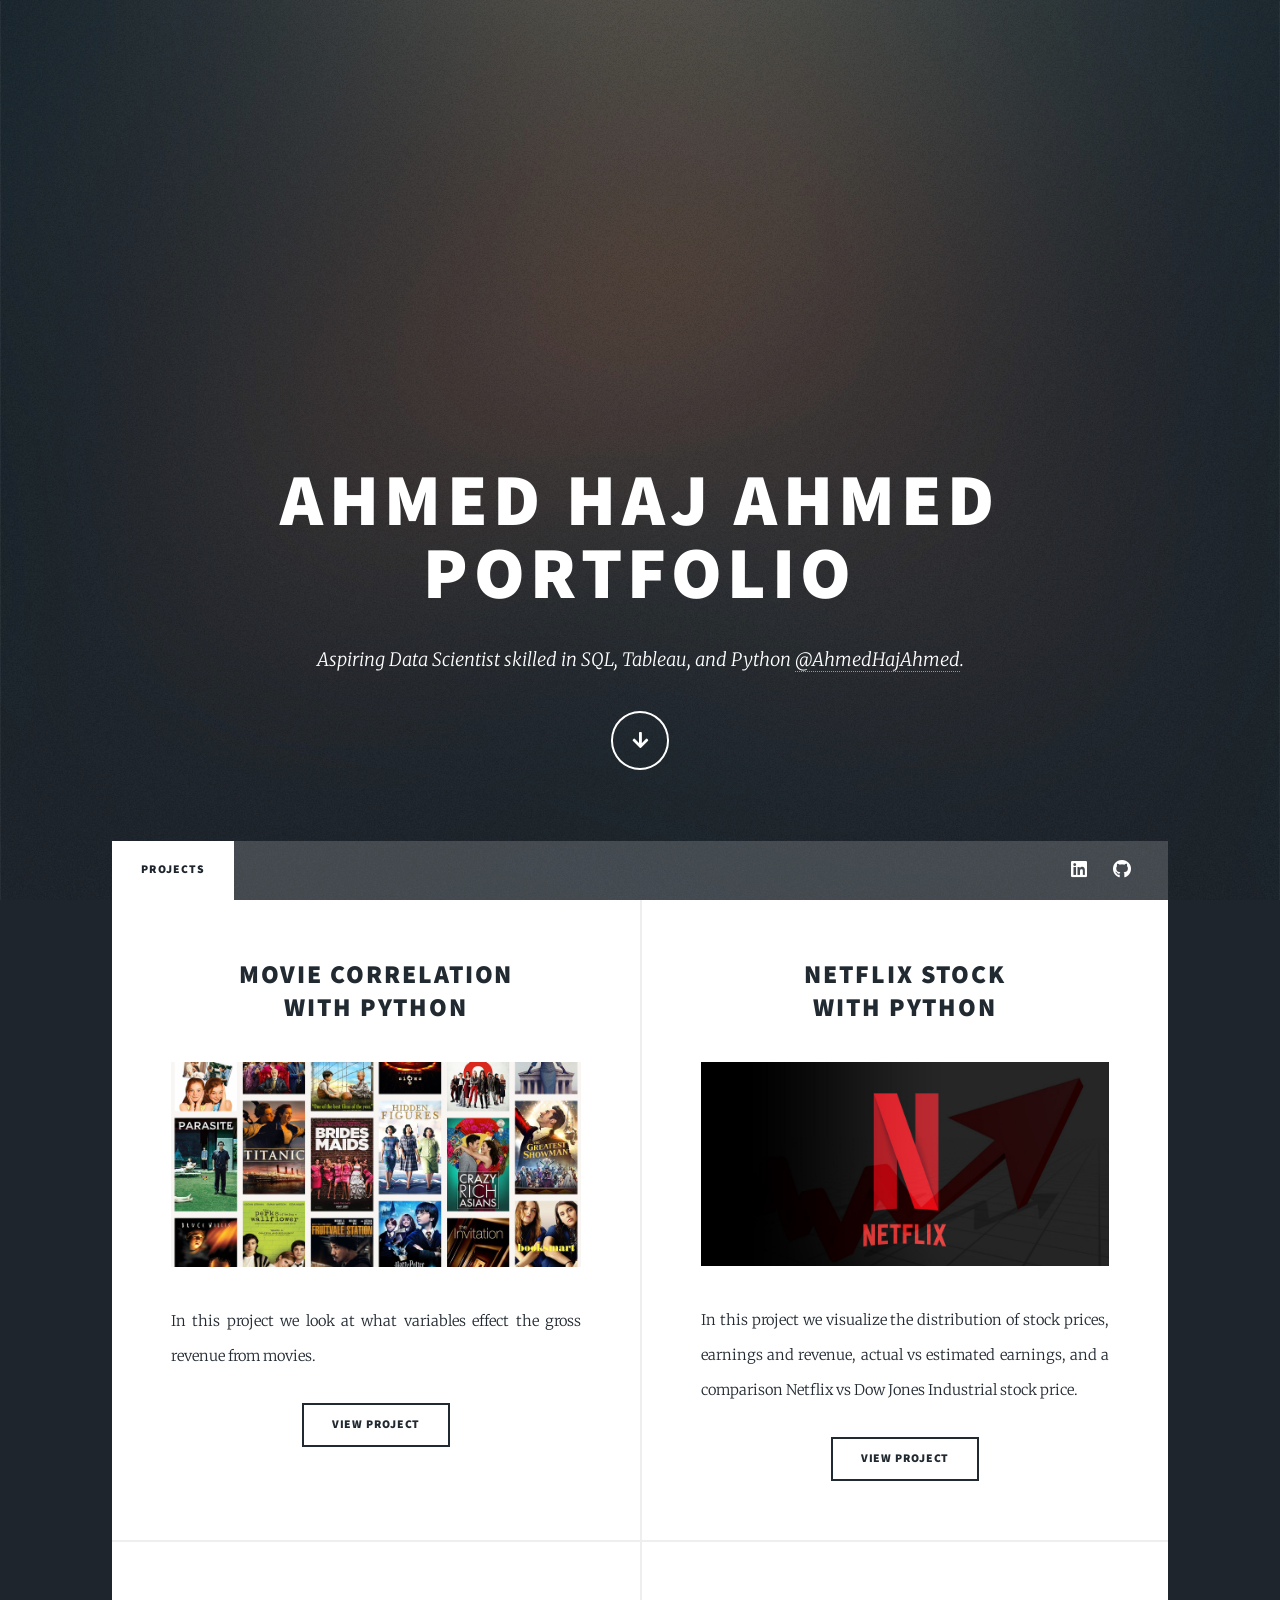
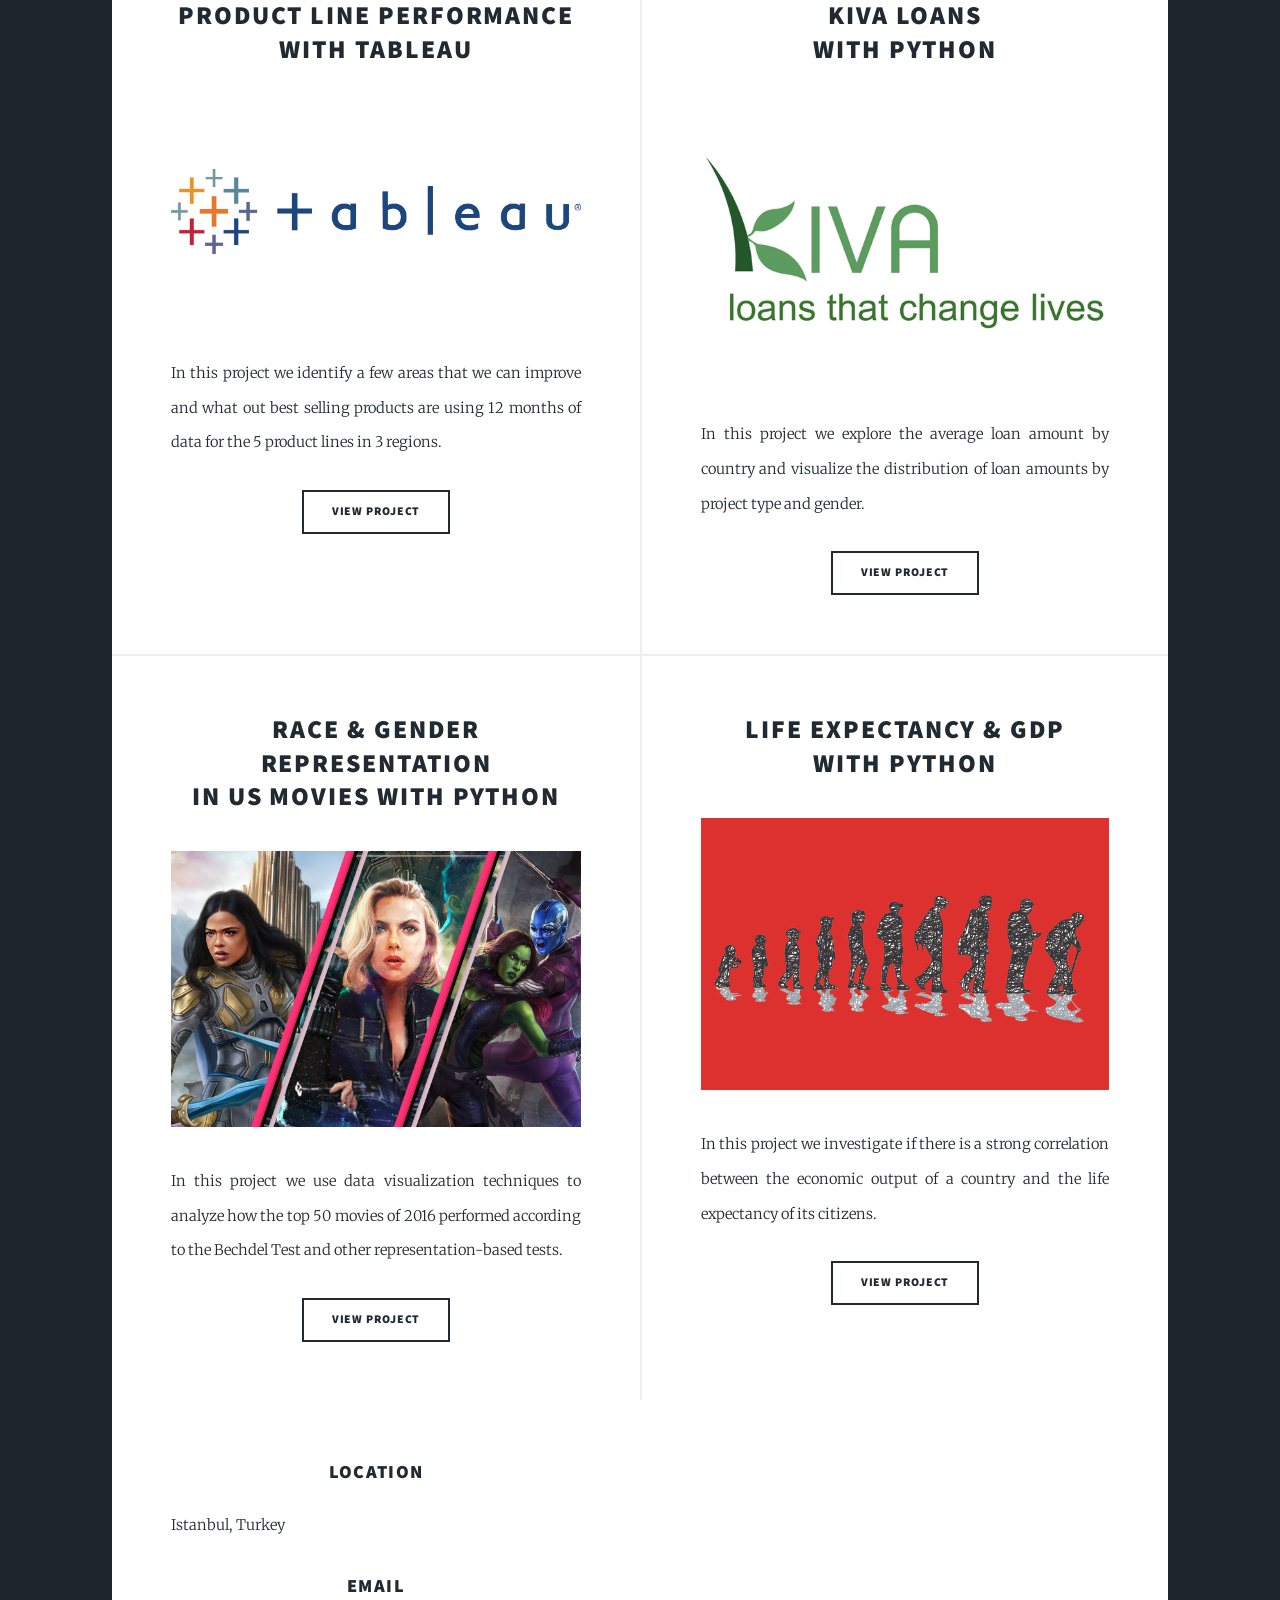
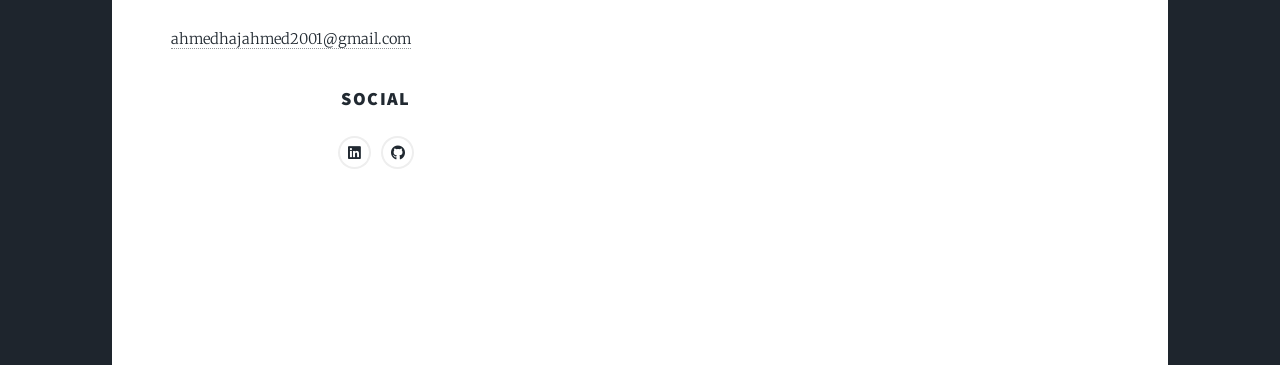
==== index.html @ 6eea9cdf "Add files via upload Initial Commit" ====
<!DOCTYPE HTML>
<!--
	Massively by HTML5 UP
	html5up.net | @ajlkn
	Free for personal and commercial use under the CCA 3.0 license (html5up.net/license)
-->
<html>
	<head>
		<title>Ahmed Haj Ahmed Portfolio</title>
		<meta charset="utf-8" />
		<meta name="viewport" content="width=device-width, initial-scale=1, user-scalable=no" />
		<link rel="stylesheet" href="assets/css/main.css" />
		<noscript><link rel="stylesheet" href="assets/css/noscript.css" /></noscript>
	</head>
	<body class="is-preload">

		<!-- Wrapper -->
			<div id="wrapper" class="fade-in">

				<!-- Intro -->
					<div id="intro">
						<h1>Ahmed Haj Ahmed<br />
						Portfolio</h1>
						<p>Aspiring Data Scientist skilled in SQL, Tableau, and Python <a href="https://www.linkedin.com/in/ahmedhajahmed">@AhmedHajAhmed</a>.</p>
						<ul class="actions">
							<li><a href="#header" class="button icon solid solo fa-arrow-down scrolly">Continue</a></li>
						</ul>
					</div>

				<!-- Header -->
					<header id="header">
						<a href="index.html" class="logo">Ahmed Haj Ahmed</a>
					</header>

				<!-- Nav -->
					<nav id="nav">
						<ul class="links">
							<li class="active"><a href="index.html">Projects</a></li>
						</ul>
						<ul class="icons">
							<li><a href="https://www.linkedin.com/in/ahmedhajahmed/" class="icon brands alt fa-linkedin"><span class="label">LinkedIn</span></a></li>
							<li><a href="https://github.com/AhmedHajAhmed" class="icon brands alt fa-github"><span class="label">GitHub</span></a></li>
						</ul>
					</nav>

				<!-- Main -->
					<div id="main">

						<!-- Featured Post -->
							<!-- <article class="post featured">
								<header class="major">
									<span class="date">April 25, 2017</span>
									<h2><a href="#">And this is a<br />
									massive headline</a></h2>
									<p>Aenean ornare velit lacus varius enim ullamcorper proin aliquam<br />
									facilisis ante sed etiam magna interdum congue. Lorem ipsum dolor<br />
									amet nullam sed etiam veroeros.</p>
								</header>
								<a href="#" class="image main"><img src="images/pic01.jpg" alt="" /></a>
								<ul class="actions special">
									<li><a href="#" class="button large">Full Story</a></li>
								</ul>
							</article> -->

						<!-- Posts -->
							<section class="posts">
								
								
								<article>
									<header>
										<h2><a href="https://github.com/AhmedHajAhmed/PortfolioProjects/blob/main/Movie%20Correlation%20Project.ipynb">Movie Correlation<br />
										With Python</a></h2>
									</header>
									<a href="https://github.com/AhmedHajAhmed/PortfolioProjects/blob/main/Movie%20Correlation%20Project.ipynb" class="image fit"><img src="images/movies image.jpg" alt="" /></a>
									<p>In this project we look at what variables effect the gross revenue from movies.</p>
									<ul class="actions special">
										<li><a href="https://github.com/AhmedHajAhmed/PortfolioProjects/blob/main/Movie%20Correlation%20Project.ipynb" class="button">View Project</a></li>
									</ul>
								</article>


								<article>
									<header>
										<h2><a href="https://github.com/AhmedHajAhmed/PortfolioProjects/blob/main/Netflix%20Stock%20Visualizations%20Project.ipynb">Netflix Stock<br />
										With Python</a></h2>
									</header>
									<a href="https://github.com/AhmedHajAhmed/PortfolioProjects/blob/main/Netflix%20Stock%20Visualizations%20Project.ipynb" class="image fit"><img src="images/netflix image.jpg" alt="" /></a>
									<p>In this project we visualize the distribution of stock prices, earnings and revenue, actual vs estimated earnings, and a comparison Netflix vs Dow Jones Industrial stock price.</p>
									<ul class="actions special">
										<li><a href="https://github.com/AhmedHajAhmed/PortfolioProjects/blob/main/Netflix%20Stock%20Visualizations%20Project.ipynb" class="button">View Project</a></li>
									</ul>
								</article>


								<article>
									<header>
										<h2><a href="https://public.tableau.com/views/ProductLinePerformance_16326715855180/ProductLinePerformance?:language=en-US&:retry=yes&:display_count=n&:origin=viz_share_link">Product Line Performance<br />
										With Tableau</a></h2>
									</header>
									<a href="https://public.tableau.com/views/ProductLinePerformance_16326715855180/ProductLinePerformance?:language=en-US&:retry=yes&:display_count=n&:origin=viz_share_link" class="image fit"><img src="images/tableau image.jpg" alt="" /></a>
									<p>In this project we identify a few areas that we can improve and what out best selling products are using 12 months of data for the 5 product lines in 3 regions.</p>
									<ul class="actions special">
										<li><a href="https://public.tableau.com/views/ProductLinePerformance_16326715855180/ProductLinePerformance?:language=en-US&:retry=yes&:display_count=n&:origin=viz_share_link" class="button">View Project</a></li>
									</ul>
								</article>


								<article>
									<header>
										<h2><a href="https://github.com/AhmedHajAhmed/PortfolioProjects/blob/main/Kiva%20Loans%20Project.ipynb">Kiva Loans<br />
										With Python</a></h2>
									</header>
									<a href="https://github.com/AhmedHajAhmed/PortfolioProjects/blob/main/Kiva%20Loans%20Project.ipynb" class="image fit"><img src="images/Kiva.png" alt="" /></a>
									<p>In this project we explore the average loan amount by country and visualize the distribution of loan amounts by project type and gender.</p>
									<ul class="actions special">
										<li><a href="https://github.com/AhmedHajAhmed/PortfolioProjects/blob/main/Kiva%20Loans%20Project.ipynb" class="button">View Project</a></li>
									</ul>
								</article>


								<article>
									<header>
										<h2><a href="https://github.com/AhmedHajAhmed/PortfolioProjects/blob/main/Race%20and%20Gender%20Representation%20In%20American%20Movies.ipynb">Race & Gender representation<br />
										in US Movies With Python</a></h2>
									</header>
									<a href="https://github.com/AhmedHajAhmed/PortfolioProjects/blob/main/Race%20and%20Gender%20Representation%20In%20American%20Movies.ipynb" class="image fit"><img src="images/Gender_race_rep.jpg" alt="" /></a>
									<p>In this project we use data visualization techniques to analyze how the top 50 movies of 2016 performed according to the Bechdel Test and other representation-based tests.</p>
									<ul class="actions special">
										<li><a href="https://github.com/AhmedHajAhmed/PortfolioProjects/blob/main/Race%20and%20Gender%20Representation%20In%20American%20Movies.ipynb" class="button">View Project</a></li>
									</ul>
								</article>


								<article>
									<header>
										<h2><a href="https://github.com/AhmedHajAhmed/PortfolioProjects/blob/main/Life%20Expectancy%20and%20GDP%20Project.ipynb">Life Expectancy & GDP<br />
										With Python</a></h2>
									</header>
									<a href="https://github.com/AhmedHajAhmed/PortfolioProjects/blob/main/Life%20Expectancy%20and%20GDP%20Project.ipynb" class="image fit"><img src="images/life-expectancy-decline.jpg" alt="" /></a>
									<p>In this project we investigate if there is a strong correlation between the economic output of a country and the life expectancy of its citizens.</p>
									<ul class="actions special">
										<li><a href="https://github.com/AhmedHajAhmed/PortfolioProjects/blob/main/Life%20Expectancy%20and%20GDP%20Project.ipynb" class="button">View Project</a></li>
									</ul>
								</article>



						<section class="split contact">
							<section class="alt">
								<h3>Location</h3>
								<p>Istanbul, Turkey<br />
								</p>
							</section>
							<section>
							<!--	<h3>Phone</h3>
								<p><a href="#">(000) 000-0000</a></p>
							</section> -->
							<section>
								<h3>Email</h3>
								<p><a href="#">ahmedhajahmed2001@gmail.com</a></p>
							</section>
							<section>
								<h3>Social</h3>
								<ul class="icons alt">
									<li><a href="https://www.linkedin.com/in/ahmedhajahmed/" class="icon brands alt fa-linkedin"><span class="label">LinkedIn</span></a></li>
									<li><a href="https://github.com/AhmedHajAhmed" class="icon brands alt fa-github"><span class="label">GitHub</span></a></li>
								</ul>
							</section>
						</section>
					</footer>

				<!-- Copyright -->
					<div id="copyright">
						<ul><li>&copy; Untitled</li><li>Design: <a href="https://html5up.net">HTML5 UP</a></li></ul>
					</div>

			</div>

		<!-- Scripts -->
			<script src="assets/js/jquery.min.js"></script>
			<script src="assets/js/jquery.scrollex.min.js"></script>
			<script src="assets/js/jquery.scrolly.min.js"></script>
			<script src="assets/js/browser.min.js"></script>
			<script src="assets/js/breakpoints.min.js"></script>
			<script src="assets/js/util.js"></script>
			<script src="assets/js/main.js"></script>

	</body>
</html>
---- assets/css/main.css ----
@import url(fontawesome-all.min.css);
@import url("https://fonts.googleapis.com/css?family=Merriweather:300,700,300italic,700italic|Source+Sans+Pro:900");

/*
	Massively by HTML5 UP
	html5up.net | @ajlkn
	Free for personal and commercial use under the CCA 3.0 license (html5up.net/license)
*/

html, body, div, span, applet, object,
iframe, h1, h2, h3, h4, h5, h6, p, blockquote,
pre, a, abbr, acronym, address, big, cite,
code, del, dfn, em, img, ins, kbd, q, s, samp,
small, strike, strong, sub, sup, tt, var, b,
u, i, center, dl, dt, dd, ol, ul, li, fieldset,
form, label, legend, table, caption, tbody,
tfoot, thead, tr, th, td, article, aside,
canvas, details, embed, figure, figcaption,
footer, header, hgroup, menu, nav, output, ruby,
section, summary, time, mark, audio, video {
	margin: 0;
	padding: 0;
	border: 0;
	font-size: 100%;
	font: inherit;
	vertical-align: baseline;}

article, aside, details, figcaption, figure,
footer, header, hgroup, menu, nav, section {
	display: block;}

body {
	line-height: 1;
}

ol, ul {
	list-style: none;
}

blockquote, q {
	quotes: none;
}

	blockquote:before, blockquote:after, q:before, q:after {
		content: '';
		content: none;
	}

table {
	border-collapse: collapse;
	border-spacing: 0;
}

body {
	-webkit-text-size-adjust: none;
}

mark {
	background-color: transparent;
	color: inherit;
}

input::-moz-focus-inner {
	border: 0;
	padding: 0;
}

input, select, textarea {
	-moz-appearance: none;
	-webkit-appearance: none;
	-ms-appearance: none;
	appearance: none;
}

/* Basic */

	@-ms-viewport {
		width: device-width;
	}

	body {
		-ms-overflow-style: scrollbar;
	}

	@media screen and (max-width: 480px) {

		html, body {
			min-width: 320px;
		}

	}

	html {
		box-sizing: border-box;
	}

	*, *:before, *:after {
		box-sizing: inherit;
	}

	body {
		background-color: #1e252d;
	}

		body.is-preload *, body.is-preload *:before, body.is-preload *:after {
			-moz-animation: none !important;
			-webkit-animation: none !important;
			-ms-animation: none !important;
			animation: none !important;
			-moz-transition: none !important;
			-webkit-transition: none !important;
			-ms-transition: none !important;
			transition: none !important;
		}

/* Type */

	html {
		font-size: 16pt;
	}

		@media screen and (max-width: 1680px) {

			html {
				font-size: 12pt;
			}

		}

		@media screen and (max-width: 1280px) {

			html {
				font-size: 11pt;
			}

		}

		@media screen and (max-width: 360px) {

			html {
				font-size: 10pt;
			}

		}

	body {
		color: #212931;
	}

	body, input, select, textarea {
		font-family: "Merriweather", Georgia, serif;
		font-weight: 300;
		font-size: 1rem;
		line-height: 2.375;
	}

	a {
		-moz-transition: color 0.2s ease-in-out, background-color 0.2s ease-in-out, border-color 0.2s ease-in-out, box-shadow 0.2s ease-in-out;
		-webkit-transition: color 0.2s ease-in-out, background-color 0.2s ease-in-out, border-color 0.2s ease-in-out, box-shadow 0.2s ease-in-out;
		-ms-transition: color 0.2s ease-in-out, background-color 0.2s ease-in-out, border-color 0.2s ease-in-out, box-shadow 0.2s ease-in-out;
		transition: color 0.2s ease-in-out, background-color 0.2s ease-in-out, border-color 0.2s ease-in-out, box-shadow 0.2s ease-in-out;
		border-bottom: dotted 1px;
		text-decoration: none;
	}

		a:hover {
			border-bottom-color: transparent;
		}

	strong, b {
		font-weight: 600;
	}

	em, i {
		font-style: italic;
	}

	p {
		text-align: justify;
		margin: 0 0 2rem 0;
	}

	h1, h2, h3, h4, h5, h6 {
		font-family: "Source Sans Pro", Helvetica, sans-serif;
		font-weight: 900;
		line-height: 1.5;
		letter-spacing: 0.075em;
		text-transform: uppercase;
		margin: 0 0 1rem 0;
	}

		h1 a, h2 a, h3 a, h4 a, h5 a, h6 a {
			border-bottom: 0;
			color: inherit;
			text-decoration: none;
		}

	h1 {
		font-size: 4rem;
		line-height: 1.1;
		margin: 0 0 2rem 0;
	}

	h2 {
		font-size: 1.75rem;
		line-height: 1.3;
		margin: 0 0 1.5rem 0;
	}

	h3 {
		font-size: 1.25rem;
		margin: 0 0 1.5rem 0;
	}

	h4 {
		font-size: 1rem;
	}

	h5 {
		font-size: 0.9rem;
	}

	h6 {
		font-size: 0.8rem;
	}

	sub {
		font-size: 0.8rem;
		position: relative;
		top: 0.5rem;
	}

	sup {
		font-size: 0.8rem;
		position: relative;
		top: -0.5rem;
	}

	blockquote {
		border-left: solid 4px;
		font-style: italic;
		margin: 0 0 2rem 0;
		padding: 0.5rem 0 0.5rem 2rem;
	}

	code {
		border: solid 2px;
		font-family: "Courier New", monospace;
		font-size: 0.9rem;
		margin: 0 0.25rem;
		padding: 0.25rem 0.65rem;
	}

	pre {
		-webkit-overflow-scrolling: touch;
		font-family: "Courier New", monospace;
		font-size: 0.9rem;
		margin: 0 0 2rem 0;
	}

		pre code {
			display: block;
			line-height: 1.75;
			padding: 1rem 1.5rem;
			overflow-x: auto;
		}

	hr {
		border: 0;
		border-bottom: solid 2px;
		margin: 3rem 0;
	}

		hr.major {
			margin: 5rem 0;
		}

	.align-left {
		text-align: left;
	}

	.align-center {
		text-align: center;
	}

	.align-right {
		text-align: right;
	}

	input, select, textarea {
		color: #212931;
	}

	a {
		color: #212931;
		border-bottom-color: rgba(33, 41, 49, 0.5);
	}

		a:hover {
			border-bottom-color: transparent;
			color: #18bfef !important;
		}

	strong, b {
		color: #212931;
	}

	h1, h2, h3, h4, h5, h6 {
		color: #212931;
	}

	blockquote {
		border-left-color: #eeeeee;
	}

	code {
		background: rgba(220, 220, 220, 0.25);
		border-color: #eeeeee;
	}

	hr {
		border-bottom-color: #eeeeee;
	}

/* Row */

	.row {
		display: flex;
		flex-wrap: wrap;
		box-sizing: border-box;
		align-items: stretch;
	}

		.row > * {
			box-sizing: border-box;
		}

		.row.gtr-uniform > * > :last-child {
			margin-bottom: 0;
		}

		.row.aln-left {
			justify-content: flex-start;
		}

		.row.aln-center {
			justify-content: center;
		}

		.row.aln-right {
			justify-content: flex-end;
		}

		.row.aln-top {
			align-items: flex-start;
		}

		.row.aln-middle {
			align-items: center;
		}

		.row.aln-bottom {
			align-items: flex-end;
		}

		.row > .imp {
			order: -1;
		}

		.row > .col-1 {
			width: 8.33333%;
		}

		.row > .off-1 {
			margin-left: 8.33333%;
		}

		.row > .col-2 {
			width: 16.66667%;
		}

		.row > .off-2 {
			margin-left: 16.66667%;
		}

		.row > .col-3 {
			width: 25%;
		}

		.row > .off-3 {
			margin-left: 25%;
		}

		.row > .col-4 {
			width: 33.33333%;
		}

		.row > .off-4 {
			margin-left: 33.33333%;
		}

		.row > .col-5 {
			width: 41.66667%;
		}

		.row > .off-5 {
			margin-left: 41.66667%;
		}

		.row > .col-6 {
			width: 50%;
		}

		.row > .off-6 {
			margin-left: 50%;
		}

		.row > .col-7 {
			width: 58.33333%;
		}

		.row > .off-7 {
			margin-left: 58.33333%;
		}

		.row > .col-8 {
			width: 66.66667%;
		}

		.row > .off-8 {
			margin-left: 66.66667%;
		}

		.row > .col-9 {
			width: 75%;
		}

		.row > .off-9 {
			margin-left: 75%;
		}

		.row > .col-10 {
			width: 83.33333%;
		}

		.row > .off-10 {
			margin-left: 83.33333%;
		}

		.row > .col-11 {
			width: 91.66667%;
		}

		.row > .off-11 {
			margin-left: 91.66667%;
		}

		.row > .col-12 {
			width: 100%;
		}

		.row > .off-12 {
			margin-left: 100%;
		}

		.row.gtr-0 {
			margin-top: 0;
			margin-left: 0rem;
		}

			.row.gtr-0 > * {
				padding: 0 0 0 0rem;
			}

			.row.gtr-0.gtr-uniform {
				margin-top: 0rem;
			}

				.row.gtr-0.gtr-uniform > * {
					padding-top: 0rem;
				}

		.row.gtr-25 {
			margin-top: 0;
			margin-left: -0.375rem;
		}

			.row.gtr-25 > * {
				padding: 0 0 0 0.375rem;
			}

			.row.gtr-25.gtr-uniform {
				margin-top: -0.375rem;
			}

				.row.gtr-25.gtr-uniform > * {
					padding-top: 0.375rem;
				}

		.row.gtr-50 {
			margin-top: 0;
			margin-left: -0.75rem;
		}

			.row.gtr-50 > * {
				padding: 0 0 0 0.75rem;
			}

			.row.gtr-50.gtr-uniform {
				margin-top: -0.75rem;
			}

				.row.gtr-50.gtr-uniform > * {
					padding-top: 0.75rem;
				}

		.row {
			margin-top: 0;
			margin-left: -1.5rem;
		}

			.row > * {
				padding: 0 0 0 1.5rem;
			}

			.row.gtr-uniform {
				margin-top: -1.5rem;
			}

				.row.gtr-uniform > * {
					padding-top: 1.5rem;
				}

		.row.gtr-150 {
			margin-top: 0;
			margin-left: -2.25rem;
		}

			.row.gtr-150 > * {
				padding: 0 0 0 2.25rem;
			}

			.row.gtr-150.gtr-uniform {
				margin-top: -2.25rem;
			}

				.row.gtr-150.gtr-uniform > * {
					padding-top: 2.25rem;
				}

		.row.gtr-200 {
			margin-top: 0;
			margin-left: -3rem;
		}

			.row.gtr-200 > * {
				padding: 0 0 0 3rem;
			}

			.row.gtr-200.gtr-uniform {
				margin-top: -3rem;
			}

				.row.gtr-200.gtr-uniform > * {
					padding-top: 3rem;
				}

		@media screen and (max-width: 1680px) {

			.row {
				display: flex;
				flex-wrap: wrap;
				box-sizing: border-box;
				align-items: stretch;
			}

				.row > * {
					box-sizing: border-box;
				}

				.row.gtr-uniform > * > :last-child {
					margin-bottom: 0;
				}

				.row.aln-left {
					justify-content: flex-start;
				}

				.row.aln-center {
					justify-content: center;
				}

				.row.aln-right {
					justify-content: flex-end;
				}

				.row.aln-top {
					align-items: flex-start;
				}

				.row.aln-middle {
					align-items: center;
				}

				.row.aln-bottom {
					align-items: flex-end;
				}

				.row > .imp-xlarge {
					order: -1;
				}

				.row > .col-1-xlarge {
					width: 8.33333%;
				}

				.row > .off-1-xlarge {
					margin-left: 8.33333%;
				}

				.row > .col-2-xlarge {
					width: 16.66667%;
				}

				.row > .off-2-xlarge {
					margin-left: 16.66667%;
				}

				.row > .col-3-xlarge {
					width: 25%;
				}

				.row > .off-3-xlarge {
					margin-left: 25%;
				}

				.row > .col-4-xlarge {
					width: 33.33333%;
				}

				.row > .off-4-xlarge {
					margin-left: 33.33333%;
				}

				.row > .col-5-xlarge {
					width: 41.66667%;
				}

				.row > .off-5-xlarge {
					margin-left: 41.66667%;
				}

				.row > .col-6-xlarge {
					width: 50%;
				}

				.row > .off-6-xlarge {
					margin-left: 50%;
				}

				.row > .col-7-xlarge {
					width: 58.33333%;
				}

				.row > .off-7-xlarge {
					margin-left: 58.33333%;
				}

				.row > .col-8-xlarge {
					width: 66.66667%;
				}

				.row > .off-8-xlarge {
					margin-left: 66.66667%;
				}

				.row > .col-9-xlarge {
					width: 75%;
				}

				.row > .off-9-xlarge {
					margin-left: 75%;
				}

				.row > .col-10-xlarge {
					width: 83.33333%;
				}

				.row > .off-10-xlarge {
					margin-left: 83.33333%;
				}

				.row > .col-11-xlarge {
					width: 91.66667%;
				}

				.row > .off-11-xlarge {
					margin-left: 91.66667%;
				}

				.row > .col-12-xlarge {
					width: 100%;
				}

				.row > .off-12-xlarge {
					margin-left: 100%;
				}

				.row.gtr-0 {
					margin-top: 0;
					margin-left: 0rem;
				}

					.row.gtr-0 > * {
						padding: 0 0 0 0rem;
					}

					.row.gtr-0.gtr-uniform {
						margin-top: 0rem;
					}

						.row.gtr-0.gtr-uniform > * {
							padding-top: 0rem;
						}

				.row.gtr-25 {
					margin-top: 0;
					margin-left: -0.375rem;
				}

					.row.gtr-25 > * {
						padding: 0 0 0 0.375rem;
					}

					.row.gtr-25.gtr-uniform {
						margin-top: -0.375rem;
					}

						.row.gtr-25.gtr-uniform > * {
							padding-top: 0.375rem;
						}

				.row.gtr-50 {
					margin-top: 0;
					margin-left: -0.75rem;
				}

					.row.gtr-50 > * {
						padding: 0 0 0 0.75rem;
					}

					.row.gtr-50.gtr-uniform {
						margin-top: -0.75rem;
					}

						.row.gtr-50.gtr-uniform > * {
							padding-top: 0.75rem;
						}

				.row {
					margin-top: 0;
					margin-left: -1.5rem;
				}

					.row > * {
						padding: 0 0 0 1.5rem;
					}

					.row.gtr-uniform {
						margin-top: -1.5rem;
					}

						.row.gtr-uniform > * {
							padding-top: 1.5rem;
						}

				.row.gtr-150 {
					margin-top: 0;
					margin-left: -2.25rem;
				}

					.row.gtr-150 > * {
						padding: 0 0 0 2.25rem;
					}

					.row.gtr-150.gtr-uniform {
						margin-top: -2.25rem;
					}

						.row.gtr-150.gtr-uniform > * {
							padding-top: 2.25rem;
						}

				.row.gtr-200 {
					margin-top: 0;
					margin-left: -3rem;
				}

					.row.gtr-200 > * {
						padding: 0 0 0 3rem;
					}

					.row.gtr-200.gtr-uniform {
						margin-top: -3rem;
					}

						.row.gtr-200.gtr-uniform > * {
							padding-top: 3rem;
						}

		}

		@media screen and (max-width: 1280px) {

			.row {
				display: flex;
				flex-wrap: wrap;
				box-sizing: border-box;
				align-items: stretch;
			}

				.row > * {
					box-sizing: border-box;
				}

				.row.gtr-uniform > * > :last-child {
					margin-bottom: 0;
				}

				.row.aln-left {
					justify-content: flex-start;
				}

				.row.aln-center {
					justify-content: center;
				}

				.row.aln-right {
					justify-content: flex-end;
				}

				.row.aln-top {
					align-items: flex-start;
				}

				.row.aln-middle {
					align-items: center;
				}

				.row.aln-bottom {
					align-items: flex-end;
				}

				.row > .imp-large {
					order: -1;
				}

				.row > .col-1-large {
					width: 8.33333%;
				}

				.row > .off-1-large {
					margin-left: 8.33333%;
				}

				.row > .col-2-large {
					width: 16.66667%;
				}

				.row > .off-2-large {
					margin-left: 16.66667%;
				}

				.row > .col-3-large {
					width: 25%;
				}

				.row > .off-3-large {
					margin-left: 25%;
				}

				.row > .col-4-large {
					width: 33.33333%;
				}

				.row > .off-4-large {
					margin-left: 33.33333%;
				}

				.row > .col-5-large {
					width: 41.66667%;
				}

				.row > .off-5-large {
					margin-left: 41.66667%;
				}

				.row > .col-6-large {
					width: 50%;
				}

				.row > .off-6-large {
					margin-left: 50%;
				}

				.row > .col-7-large {
					width: 58.33333%;
				}

				.row > .off-7-large {
					margin-left: 58.33333%;
				}

				.row > .col-8-large {
					width: 66.66667%;
				}

				.row > .off-8-large {
					margin-left: 66.66667%;
				}

				.row > .col-9-large {
					width: 75%;
				}

				.row > .off-9-large {
					margin-left: 75%;
				}

				.row > .col-10-large {
					width: 83.33333%;
				}

				.row > .off-10-large {
					margin-left: 83.33333%;
				}

				.row > .col-11-large {
					width: 91.66667%;
				}

				.row > .off-11-large {
					margin-left: 91.66667%;
				}

				.row > .col-12-large {
					width: 100%;
				}

				.row > .off-12-large {
					margin-left: 100%;
				}

				.row.gtr-0 {
					margin-top: 0;
					margin-left: 0rem;
				}

					.row.gtr-0 > * {
						padding: 0 0 0 0rem;
					}

					.row.gtr-0.gtr-uniform {
						margin-top: 0rem;
					}

						.row.gtr-0.gtr-uniform > * {
							padding-top: 0rem;
						}

				.row.gtr-25 {
					margin-top: 0;
					margin-left: -0.375rem;
				}

					.row.gtr-25 > * {
						padding: 0 0 0 0.375rem;
					}

					.row.gtr-25.gtr-uniform {
						margin-top: -0.375rem;
					}

						.row.gtr-25.gtr-uniform > * {
							padding-top: 0.375rem;
						}

				.row.gtr-50 {
					margin-top: 0;
					margin-left: -0.75rem;
				}

					.row.gtr-50 > * {
						padding: 0 0 0 0.75rem;
					}

					.row.gtr-50.gtr-uniform {
						margin-top: -0.75rem;
					}

						.row.gtr-50.gtr-uniform > * {
							padding-top: 0.75rem;
						}

				.row {
					margin-top: 0;
					margin-left: -1.5rem;
				}

					.row > * {
						padding: 0 0 0 1.5rem;
					}

					.row.gtr-uniform {
						margin-top: -1.5rem;
					}

						.row.gtr-uniform > * {
							padding-top: 1.5rem;
						}

				.row.gtr-150 {
					margin-top: 0;
					margin-left: -2.25rem;
				}

					.row.gtr-150 > * {
						padding: 0 0 0 2.25rem;
					}

					.row.gtr-150.gtr-uniform {
						margin-top: -2.25rem;
					}

						.row.gtr-150.gtr-uniform > * {
							padding-top: 2.25rem;
						}

				.row.gtr-200 {
					margin-top: 0;
					margin-left: -3rem;
				}

					.row.gtr-200 > * {
						padding: 0 0 0 3rem;
					}

					.row.gtr-200.gtr-uniform {
						margin-top: -3rem;
					}

						.row.gtr-200.gtr-uniform > * {
							padding-top: 3rem;
						}

		}

		@media screen and (max-width: 980px) {

			.row {
				display: flex;
				flex-wrap: wrap;
				box-sizing: border-box;
				align-items: stretch;
			}

				.row > * {
					box-sizing: border-box;
				}

				.row.gtr-uniform > * > :last-child {
					margin-bottom: 0;
				}

				.row.aln-left {
					justify-content: flex-start;
				}

				.row.aln-center {
					justify-content: center;
				}

				.row.aln-right {
					justify-content: flex-end;
				}

				.row.aln-top {
					align-items: flex-start;
				}

				.row.aln-middle {
					align-items: center;
				}

				.row.aln-bottom {
					align-items: flex-end;
				}

				.row > .imp-medium {
					order: -1;
				}

				.row > .col-1-medium {
					width: 8.33333%;
				}

				.row > .off-1-medium {
					margin-left: 8.33333%;
				}

				.row > .col-2-medium {
					width: 16.66667%;
				}

				.row > .off-2-medium {
					margin-left: 16.66667%;
				}

				.row > .col-3-medium {
					width: 25%;
				}

				.row > .off-3-medium {
					margin-left: 25%;
				}

				.row > .col-4-medium {
					width: 33.33333%;
				}

				.row > .off-4-medium {
					margin-left: 33.33333%;
				}

				.row > .col-5-medium {
					width: 41.66667%;
				}

				.row > .off-5-medium {
					margin-left: 41.66667%;
				}

				.row > .col-6-medium {
					width: 50%;
				}

				.row > .off-6-medium {
					margin-left: 50%;
				}

				.row > .col-7-medium {
					width: 58.33333%;
				}

				.row > .off-7-medium {
					margin-left: 58.33333%;
				}

				.row > .col-8-medium {
					width: 66.66667%;
				}

				.row > .off-8-medium {
					margin-left: 66.66667%;
				}

				.row > .col-9-medium {
					width: 75%;
				}

				.row > .off-9-medium {
					margin-left: 75%;
				}

				.row > .col-10-medium {
					width: 83.33333%;
				}

				.row > .off-10-medium {
					margin-left: 83.33333%;
				}

				.row > .col-11-medium {
					width: 91.66667%;
				}

				.row > .off-11-medium {
					margin-left: 91.66667%;
				}

				.row > .col-12-medium {
					width: 100%;
				}

				.row > .off-12-medium {
					margin-left: 100%;
				}

				.row.gtr-0 {
					margin-top: 0;
					margin-left: 0rem;
				}

					.row.gtr-0 > * {
						padding: 0 0 0 0rem;
					}

					.row.gtr-0.gtr-uniform {
						margin-top: 0rem;
					}

						.row.gtr-0.gtr-uniform > * {
							padding-top: 0rem;
						}

				.row.gtr-25 {
					margin-top: 0;
					margin-left: -0.375rem;
				}

					.row.gtr-25 > * {
						padding: 0 0 0 0.375rem;
					}

					.row.gtr-25.gtr-uniform {
						margin-top: -0.375rem;
					}

						.row.gtr-25.gtr-uniform > * {
							padding-top: 0.375rem;
						}

				.row.gtr-50 {
					margin-top: 0;
					margin-left: -0.75rem;
				}

					.row.gtr-50 > * {
						padding: 0 0 0 0.75rem;
					}

					.row.gtr-50.gtr-uniform {
						margin-top: -0.75rem;
					}

						.row.gtr-50.gtr-uniform > * {
							padding-top: 0.75rem;
						}

				.row {
					margin-top: 0;
					margin-left: -1.5rem;
				}

					.row > * {
						padding: 0 0 0 1.5rem;
					}

					.row.gtr-uniform {
						margin-top: -1.5rem;
					}

						.row.gtr-uniform > * {
							padding-top: 1.5rem;
						}

				.row.gtr-150 {
					margin-top: 0;
					margin-left: -2.25rem;
				}

					.row.gtr-150 > * {
						padding: 0 0 0 2.25rem;
					}

					.row.gtr-150.gtr-uniform {
						margin-top: -2.25rem;
					}

						.row.gtr-150.gtr-uniform > * {
							padding-top: 2.25rem;
						}

				.row.gtr-200 {
					margin-top: 0;
					margin-left: -3rem;
				}

					.row.gtr-200 > * {
						padding: 0 0 0 3rem;
					}

					.row.gtr-200.gtr-uniform {
						margin-top: -3rem;
					}

						.row.gtr-200.gtr-uniform > * {
							padding-top: 3rem;
						}

		}

		@media screen and (max-width: 736px) {

			.row {
				display: flex;
				flex-wrap: wrap;
				box-sizing: border-box;
				align-items: stretch;
			}

				.row > * {
					box-sizing: border-box;
				}

				.row.gtr-uniform > * > :last-child {
					margin-bottom: 0;
				}

				.row.aln-left {
					justify-content: flex-start;
				}

				.row.aln-center {
					justify-content: center;
				}

				.row.aln-right {
					justify-content: flex-end;
				}

				.row.aln-top {
					align-items: flex-start;
				}

				.row.aln-middle {
					align-items: center;
				}

				.row.aln-bottom {
					align-items: flex-end;
				}

				.row > .imp-small {
					order: -1;
				}

				.row > .col-1-small {
					width: 8.33333%;
				}

				.row > .off-1-small {
					margin-left: 8.33333%;
				}

				.row > .col-2-small {
					width: 16.66667%;
				}

				.row > .off-2-small {
					margin-left: 16.66667%;
				}

				.row > .col-3-small {
					width: 25%;
				}

				.row > .off-3-small {
					margin-left: 25%;
				}

				.row > .col-4-small {
					width: 33.33333%;
				}

				.row > .off-4-small {
					margin-left: 33.33333%;
				}

				.row > .col-5-small {
					width: 41.66667%;
				}

				.row > .off-5-small {
					margin-left: 41.66667%;
				}

				.row > .col-6-small {
					width: 50%;
				}

				.row > .off-6-small {
					margin-left: 50%;
				}

				.row > .col-7-small {
					width: 58.33333%;
				}

				.row > .off-7-small {
					margin-left: 58.33333%;
				}

				.row > .col-8-small {
					width: 66.66667%;
				}

				.row > .off-8-small {
					margin-left: 66.66667%;
				}

				.row > .col-9-small {
					width: 75%;
				}

				.row > .off-9-small {
					margin-left: 75%;
				}

				.row > .col-10-small {
					width: 83.33333%;
				}

				.row > .off-10-small {
					margin-left: 83.33333%;
				}

				.row > .col-11-small {
					width: 91.66667%;
				}

				.row > .off-11-small {
					margin-left: 91.66667%;
				}

				.row > .col-12-small {
					width: 100%;
				}

				.row > .off-12-small {
					margin-left: 100%;
				}

				.row.gtr-0 {
					margin-top: 0;
					margin-left: 0rem;
				}

					.row.gtr-0 > * {
						padding: 0 0 0 0rem;
					}

					.row.gtr-0.gtr-uniform {
						margin-top: 0rem;
					}

						.row.gtr-0.gtr-uniform > * {
							padding-top: 0rem;
						}

				.row.gtr-25 {
					margin-top: 0;
					margin-left: -0.375rem;
				}

					.row.gtr-25 > * {
						padding: 0 0 0 0.375rem;
					}

					.row.gtr-25.gtr-uniform {
						margin-top: -0.375rem;
					}

						.row.gtr-25.gtr-uniform > * {
							padding-top: 0.375rem;
						}

				.row.gtr-50 {
					margin-top: 0;
					margin-left: -0.75rem;
				}

					.row.gtr-50 > * {
						padding: 0 0 0 0.75rem;
					}

					.row.gtr-50.gtr-uniform {
						margin-top: -0.75rem;
					}

						.row.gtr-50.gtr-uniform > * {
							padding-top: 0.75rem;
						}

				.row {
					margin-top: 0;
					margin-left: -1.5rem;
				}

					.row > * {
						padding: 0 0 0 1.5rem;
					}

					.row.gtr-uniform {
						margin-top: -1.5rem;
					}

						.row.gtr-uniform > * {
							padding-top: 1.5rem;
						}

				.row.gtr-150 {
					margin-top: 0;
					margin-left: -2.25rem;
				}

					.row.gtr-150 > * {
						padding: 0 0 0 2.25rem;
					}

					.row.gtr-150.gtr-uniform {
						margin-top: -2.25rem;
					}

						.row.gtr-150.gtr-uniform > * {
							padding-top: 2.25rem;
						}

				.row.gtr-200 {
					margin-top: 0;
					margin-left: -3rem;
				}

					.row.gtr-200 > * {
						padding: 0 0 0 3rem;
					}

					.row.gtr-200.gtr-uniform {
						margin-top: -3rem;
					}

						.row.gtr-200.gtr-uniform > * {
							padding-top: 3rem;
						}

		}

		@media screen and (max-width: 480px) {

			.row {
				display: flex;
				flex-wrap: wrap;
				box-sizing: border-box;
				align-items: stretch;
			}

				.row > * {
					box-sizing: border-box;
				}

				.row.gtr-uniform > * > :last-child {
					margin-bottom: 0;
				}

				.row.aln-left {
					justify-content: flex-start;
				}

				.row.aln-center {
					justify-content: center;
				}

				.row.aln-right {
					justify-content: flex-end;
				}

				.row.aln-top {
					align-items: flex-start;
				}

				.row.aln-middle {
					align-items: center;
				}

				.row.aln-bottom {
					align-items: flex-end;
				}

				.row > .imp-xsmall {
					order: -1;
				}

				.row > .col-1-xsmall {
					width: 8.33333%;
				}

				.row > .off-1-xsmall {
					margin-left: 8.33333%;
				}

				.row > .col-2-xsmall {
					width: 16.66667%;
				}

				.row > .off-2-xsmall {
					margin-left: 16.66667%;
				}

				.row > .col-3-xsmall {
					width: 25%;
				}

				.row > .off-3-xsmall {
					margin-left: 25%;
				}

				.row > .col-4-xsmall {
					width: 33.33333%;
				}

				.row > .off-4-xsmall {
					margin-left: 33.33333%;
				}

				.row > .col-5-xsmall {
					width: 41.66667%;
				}

				.row > .off-5-xsmall {
					margin-left: 41.66667%;
				}

				.row > .col-6-xsmall {
					width: 50%;
				}

				.row > .off-6-xsmall {
					margin-left: 50%;
				}

				.row > .col-7-xsmall {
					width: 58.33333%;
				}

				.row > .off-7-xsmall {
					margin-left: 58.33333%;
				}

				.row > .col-8-xsmall {
					width: 66.66667%;
				}

				.row > .off-8-xsmall {
					margin-left: 66.66667%;
				}

				.row > .col-9-xsmall {
					width: 75%;
				}

				.row > .off-9-xsmall {
					margin-left: 75%;
				}

				.row > .col-10-xsmall {
					width: 83.33333%;
				}

				.row > .off-10-xsmall {
					margin-left: 83.33333%;
				}

				.row > .col-11-xsmall {
					width: 91.66667%;
				}

				.row > .off-11-xsmall {
					margin-left: 91.66667%;
				}

				.row > .col-12-xsmall {
					width: 100%;
				}

				.row > .off-12-xsmall {
					margin-left: 100%;
				}

				.row.gtr-0 {
					margin-top: 0;
					margin-left: 0rem;
				}

					.row.gtr-0 > * {
						padding: 0 0 0 0rem;
					}

					.row.gtr-0.gtr-uniform {
						margin-top: 0rem;
					}

						.row.gtr-0.gtr-uniform > * {
							padding-top: 0rem;
						}

				.row.gtr-25 {
					margin-top: 0;
					margin-left: -0.375rem;
				}

					.row.gtr-25 > * {
						padding: 0 0 0 0.375rem;
					}

					.row.gtr-25.gtr-uniform {
						margin-top: -0.375rem;
					}

						.row.gtr-25.gtr-uniform > * {
							padding-top: 0.375rem;
						}

				.row.gtr-50 {
					margin-top: 0;
					margin-left: -0.75rem;
				}

					.row.gtr-50 > * {
						padding: 0 0 0 0.75rem;
					}

					.row.gtr-50.gtr-uniform {
						margin-top: -0.75rem;
					}

						.row.gtr-50.gtr-uniform > * {
							padding-top: 0.75rem;
						}

				.row {
					margin-top: 0;
					margin-left: -1.5rem;
				}

					.row > * {
						padding: 0 0 0 1.5rem;
					}

					.row.gtr-uniform {
						margin-top: -1.5rem;
					}

						.row.gtr-uniform > * {
							padding-top: 1.5rem;
						}

				.row.gtr-150 {
					margin-top: 0;
					margin-left: -2.25rem;
				}

					.row.gtr-150 > * {
						padding: 0 0 0 2.25rem;
					}

					.row.gtr-150.gtr-uniform {
						margin-top: -2.25rem;
					}

						.row.gtr-150.gtr-uniform > * {
							padding-top: 2.25rem;
						}

				.row.gtr-200 {
					margin-top: 0;
					margin-left: -3rem;
				}

					.row.gtr-200 > * {
						padding: 0 0 0 3rem;
					}

					.row.gtr-200.gtr-uniform {
						margin-top: -3rem;
					}

						.row.gtr-200.gtr-uniform > * {
							padding-top: 3rem;
						}

		}

		@media screen and (max-width: 360px) {

			.row {
				display: flex;
				flex-wrap: wrap;
				box-sizing: border-box;
				align-items: stretch;
			}

				.row > * {
					box-sizing: border-box;
				}

				.row.gtr-uniform > * > :last-child {
					margin-bottom: 0;
				}

				.row.aln-left {
					justify-content: flex-start;
				}

				.row.aln-center {
					justify-content: center;
				}

				.row.aln-right {
					justify-content: flex-end;
				}

				.row.aln-top {
					align-items: flex-start;
				}

				.row.aln-middle {
					align-items: center;
				}

				.row.aln-bottom {
					align-items: flex-end;
				}

				.row > .imp-xxsmall {
					order: -1;
				}

				.row > .col-1-xxsmall {
					width: 8.33333%;
				}

				.row > .off-1-xxsmall {
					margin-left: 8.33333%;
				}

				.row > .col-2-xxsmall {
					width: 16.66667%;
				}

				.row > .off-2-xxsmall {
					margin-left: 16.66667%;
				}

				.row > .col-3-xxsmall {
					width: 25%;
				}

				.row > .off-3-xxsmall {
					margin-left: 25%;
				}

				.row > .col-4-xxsmall {
					width: 33.33333%;
				}

				.row > .off-4-xxsmall {
					margin-left: 33.33333%;
				}

				.row > .col-5-xxsmall {
					width: 41.66667%;
				}

				.row > .off-5-xxsmall {
					margin-left: 41.66667%;
				}

				.row > .col-6-xxsmall {
					width: 50%;
				}

				.row > .off-6-xxsmall {
					margin-left: 50%;
				}

				.row > .col-7-xxsmall {
					width: 58.33333%;
				}

				.row > .off-7-xxsmall {
					margin-left: 58.33333%;
				}

				.row > .col-8-xxsmall {
					width: 66.66667%;
				}

				.row > .off-8-xxsmall {
					margin-left: 66.66667%;
				}

				.row > .col-9-xxsmall {
					width: 75%;
				}

				.row > .off-9-xxsmall {
					margin-left: 75%;
				}

				.row > .col-10-xxsmall {
					width: 83.33333%;
				}

				.row > .off-10-xxsmall {
					margin-left: 83.33333%;
				}

				.row > .col-11-xxsmall {
					width: 91.66667%;
				}

				.row > .off-11-xxsmall {
					margin-left: 91.66667%;
				}

				.row > .col-12-xxsmall {
					width: 100%;
				}

				.row > .off-12-xxsmall {
					margin-left: 100%;
				}

				.row.gtr-0 {
					margin-top: 0;
					margin-left: 0rem;
				}

					.row.gtr-0 > * {
						padding: 0 0 0 0rem;
					}

					.row.gtr-0.gtr-uniform {
						margin-top: 0rem;
					}

						.row.gtr-0.gtr-uniform > * {
							padding-top: 0rem;
						}

				.row.gtr-25 {
					margin-top: 0;
					margin-left: -0.375rem;
				}

					.row.gtr-25 > * {
						padding: 0 0 0 0.375rem;
					}

					.row.gtr-25.gtr-uniform {
						margin-top: -0.375rem;
					}

						.row.gtr-25.gtr-uniform > * {
							padding-top: 0.375rem;
						}

				.row.gtr-50 {
					margin-top: 0;
					margin-left: -0.75rem;
				}

					.row.gtr-50 > * {
						padding: 0 0 0 0.75rem;
					}

					.row.gtr-50.gtr-uniform {
						margin-top: -0.75rem;
					}

						.row.gtr-50.gtr-uniform > * {
							padding-top: 0.75rem;
						}

				.row {
					margin-top: 0;
					margin-left: -1.5rem;
				}

					.row > * {
						padding: 0 0 0 1.5rem;
					}

					.row.gtr-uniform {
						margin-top: -1.5rem;
					}

						.row.gtr-uniform > * {
							padding-top: 1.5rem;
						}

				.row.gtr-150 {
					margin-top: 0;
					margin-left: -2.25rem;
				}

					.row.gtr-150 > * {
						padding: 0 0 0 2.25rem;
					}

					.row.gtr-150.gtr-uniform {
						margin-top: -2.25rem;
					}

						.row.gtr-150.gtr-uniform > * {
							padding-top: 2.25rem;
						}

				.row.gtr-200 {
					margin-top: 0;
					margin-left: -3rem;
				}

					.row.gtr-200 > * {
						padding: 0 0 0 3rem;
					}

					.row.gtr-200.gtr-uniform {
						margin-top: -3rem;
					}

						.row.gtr-200.gtr-uniform > * {
							padding-top: 3rem;
						}

		}

/* Box */

	.box {
		border: solid 2px;
		margin-bottom: 2rem;
		padding: 1.5rem;
	}

		.box > :last-child,
		.box > :last-child > :last-child,
		.box > :last-child > :last-child > :last-child {
			margin-bottom: 0;
		}

		.box.alt {
			border: 0;
			border-radius: 0;
			padding: 0;
		}

	.box {
		border-color: #eeeeee;
	}

/* Button */

	input[type="submit"],
	input[type="reset"],
	input[type="button"],
	button,
	.button {
		-moz-appearance: none;
		-webkit-appearance: none;
		-ms-appearance: none;
		appearance: none;
		-moz-transition: background-color 0.2s ease-in-out, box-shadow 0.2s ease-in-out, color 0.2s ease-in-out;
		-webkit-transition: background-color 0.2s ease-in-out, box-shadow 0.2s ease-in-out, color 0.2s ease-in-out;
		-ms-transition: background-color 0.2s ease-in-out, box-shadow 0.2s ease-in-out, color 0.2s ease-in-out;
		transition: background-color 0.2s ease-in-out, box-shadow 0.2s ease-in-out, color 0.2s ease-in-out;
		border: 0;
		border-radius: 0;
		cursor: pointer;
		display: inline-block;
		font-family: "Source Sans Pro", Helvetica, sans-serif;
		font-size: 0.8rem;
		font-weight: 900;
		letter-spacing: 0.075em;
		height: 3rem;
		line-height: 3rem;
		padding: 0 2rem;
		text-align: center;
		text-decoration: none;
		text-transform: uppercase;
		white-space: nowrap;
	}

		input[type="submit"].icon:before,
		input[type="reset"].icon:before,
		input[type="button"].icon:before,
		button.icon:before,
		.button.icon:before {
			margin-right: 0.5rem;
		}

		input[type="submit"].icon.solo,
		input[type="reset"].icon.solo,
		input[type="button"].icon.solo,
		button.icon.solo,
		.button.icon.solo {
			position: relative;
			width: 4rem;
			height: 4rem;
			line-height: 4rem;
			border-radius: 4rem;
			text-indent: 4rem;
			overflow: hidden;
			padding: 0;
			white-space: nowrap;
		}

			input[type="submit"].icon.solo:before,
			input[type="reset"].icon.solo:before,
			input[type="button"].icon.solo:before,
			button.icon.solo:before,
			.button.icon.solo:before {
				position: absolute;
				display: block;
				top: 0;
				left: 0;
				width: inherit;
				height: inherit;
				line-height: inherit;
				font-size: 1.25rem;
				margin-right: 0;
				text-align: center;
				text-indent: 0;
			}

		input[type="submit"].fit,
		input[type="reset"].fit,
		input[type="button"].fit,
		button.fit,
		.button.fit {
			width: 100%;
		}

		input[type="submit"].small,
		input[type="reset"].small,
		input[type="button"].small,
		button.small,
		.button.small {
			font-size: 0.7rem;
			height: 2.5rem;
			line-height: 2.5rem;
			padding: 0 1.5rem;
		}

		input[type="submit"].large,
		input[type="reset"].large,
		input[type="button"].large,
		button.large,
		.button.large {
			font-size: 0.9rem;
			height: 3.5rem;
			line-height: 3.5rem;
			padding: 0 2.75rem;
		}

		@media screen and (max-width: 980px) {

			input[type="submit"],
			input[type="reset"],
			input[type="button"],
			button,
			.button {
				font-size: 0.9rem;
				height: 3.25rem;
				line-height: 3.25rem;
			}

				input[type="submit"].large,
				input[type="reset"].large,
				input[type="button"].large,
				button.large,
				.button.large {
					font-size: 1rem;
					height: 3.75rem;
					line-height: 3.75rem;
				}

		}

		input[type="submit"].disabled, input[type="submit"]:disabled,
		input[type="reset"].disabled,
		input[type="reset"]:disabled,
		input[type="button"].disabled,
		input[type="button"]:disabled,
		button.disabled,
		button:disabled,
		.button.disabled,
		.button:disabled {
			pointer-events: none;
			opacity: 0.25;
		}

	input[type="submit"],
	input[type="reset"],
	input[type="button"],
	button,
	.button {
		background-color: transparent;
		box-shadow: inset 0 0 0 2px #212931;
		color: #212931 !important;
	}

		input[type="submit"]:hover,
		input[type="reset"]:hover,
		input[type="button"]:hover,
		button:hover,
		.button:hover {
			box-shadow: inset 0 0 0 2px #18bfef;
			color: #18bfef !important;
		}

		input[type="submit"].primary,
		input[type="reset"].primary,
		input[type="button"].primary,
		button.primary,
		.button.primary {
			background-color: #212931;
			box-shadow: none;
			color: #ffffff !important;
		}

			input[type="submit"].primary:hover,
			input[type="reset"].primary:hover,
			input[type="button"].primary:hover,
			button.primary:hover,
			.button.primary:hover {
				background-color: #18bfef;
			}

/* Form */

	form {
		margin: 0 0 2rem 0;
	}

		form > :last-child {
			margin-bottom: 0;
		}

		form > .fields {
			display: -moz-flex;
			display: -webkit-flex;
			display: -ms-flex;
			display: flex;
			-moz-flex-wrap: wrap;
			-webkit-flex-wrap: wrap;
			-ms-flex-wrap: wrap;
			flex-wrap: wrap;
			width: calc(100% + 3rem);
			margin: -1.5rem 0 2rem -1.5rem;
		}

			form > .fields > .field {
				-moz-flex-grow: 0;
				-webkit-flex-grow: 0;
				-ms-flex-grow: 0;
				flex-grow: 0;
				-moz-flex-shrink: 0;
				-webkit-flex-shrink: 0;
				-ms-flex-shrink: 0;
				flex-shrink: 0;
				padding: 1.5rem 0 0 1.5rem;
				width: calc(100% - 1.5rem);
			}

				form > .fields > .field.half {
					width: calc(50% - 0.75rem);
				}

				form > .fields > .field.third {
					width: calc(100%/3 - 0.5rem);
				}

				form > .fields > .field.quarter {
					width: calc(25% - 0.375rem);
				}

		@media screen and (max-width: 480px) {

			form > .fields {
				width: calc(100% + 3rem);
				margin: -1.5rem 0 2rem -1.5rem;
			}

				form > .fields > .field {
					padding: 1.5rem 0 0 1.5rem;
					width: calc(100% - 1.5rem);
				}

					form > .fields > .field.half {
						width: calc(100% - 1.5rem);
					}

					form > .fields > .field.third {
						width: calc(100% - 1.5rem);
					}

					form > .fields > .field.quarter {
						width: calc(100% - 1.5rem);
					}

		}

	label {
		display: block;
		font-family: "Source Sans Pro", Helvetica, sans-serif;
		font-weight: 900;
		line-height: 1.5;
		letter-spacing: 0.075em;
		font-size: 0.8rem;
		text-transform: uppercase;
		margin: 0 0 0.75rem 0;
	}

		@media screen and (max-width: 980px) {

			label {
				font-size: 0.9rem;
			}

		}

	input[type="text"],
	input[type="password"],
	input[type="email"],
	select,
	textarea {
		-moz-appearance: none;
		-webkit-appearance: none;
		-ms-appearance: none;
		appearance: none;
		background: transparent;
		border-radius: 0;
		border: solid 2px;
		color: inherit;
		display: block;
		outline: 0;
		padding: 0 1rem;
		text-decoration: none;
		width: 100%;
	}

		input[type="text"]:invalid,
		input[type="password"]:invalid,
		input[type="email"]:invalid,
		select:invalid,
		textarea:invalid {
			box-shadow: none;
		}

	select {
		background-size: 1.25rem;
		background-repeat: no-repeat;
		background-position: calc(100% - 1rem) center;
		height: 3rem;
		padding-right: 3rem;
		text-overflow: ellipsis;
	}

		select:focus::-ms-value {
			background-color: transparent;
		}

		select::-ms-expand {
			display: none;
		}

	input[type="text"],
	input[type="password"],
	input[type="email"],
	select {
		height: 3rem;
	}

	textarea {
		padding: 0.75rem 1rem;
	}

	input[type="checkbox"],
	input[type="radio"] {
		-moz-appearance: none;
		-webkit-appearance: none;
		-ms-appearance: none;
		appearance: none;
		display: block;
		float: left;
		margin-right: -2rem;
		opacity: 0;
		width: 1rem;
		z-index: -1;
	}

		input[type="checkbox"] + label,
		input[type="radio"] + label {
			text-decoration: none;
			cursor: pointer;
			display: inline-block;
			font-size: 1rem;
			letter-spacing: 0;
			font-family: "Merriweather", Georgia, serif;
			text-transform: none;
			font-weight: 300;
			padding-left: 2.8rem;
			padding-right: 1rem;
			position: relative;
		}

			input[type="checkbox"] + label:before,
			input[type="radio"] + label:before {
				-moz-osx-font-smoothing: grayscale;
				-webkit-font-smoothing: antialiased;
				display: inline-block;
				font-style: normal;
				font-variant: normal;
				text-rendering: auto;
				line-height: 1;
				text-transform: none !important;
				font-family: 'Font Awesome 5 Free';
				font-weight: 900;
			}

			input[type="checkbox"] + label:before,
			input[type="radio"] + label:before {
				border-radius: 0;
				border: solid 2px;
				content: '';
				display: inline-block;
				font-size: 0.8rem;
				height: 1.8rem;
				left: 0;
				line-height: 1.65rem;
				position: absolute;
				text-align: center;
				top: -0.125rem;
				width: 1.8rem;
			}

		input[type="checkbox"]:checked + label:before,
		input[type="radio"]:checked + label:before {
			content: '\f00c';
		}

	input[type="checkbox"] + label:before {
		border-radius: 0;
	}

	input[type="radio"] + label:before {
		border-radius: 100%;
	}

	::-webkit-input-placeholder {
		opacity: 1.0;
	}

	:-moz-placeholder {
		opacity: 1.0;
	}

	::-moz-placeholder {
		opacity: 1.0;
	}

	:-ms-input-placeholder {
		opacity: 1.0;
	}

	label {
		color: #212931;
	}

	input[type="text"],
	input[type="password"],
	input[type="email"],
	select,
	textarea {
		border-color: #eeeeee;
	}

		input[type="text"]:focus,
		input[type="password"]:focus,
		input[type="email"]:focus,
		select:focus,
		textarea:focus {
			border-color: #18bfef;
		}

	select {
		background-image: url("data:image/svg+xml;charset=utf8,%3Csvg xmlns='http://www.w3.org/2000/svg' width='40' height='40' preserveAspectRatio='none' viewBox='0 0 40 40'%3E%3Cpath d='M9.4,12.3l10.4,10.4l10.4-10.4c0.2-0.2,0.5-0.4,0.9-0.4c0.3,0,0.6,0.1,0.9,0.4l3.3,3.3c0.2,0.2,0.4,0.5,0.4,0.9 c0,0.4-0.1,0.6-0.4,0.9L20.7,31.9c-0.2,0.2-0.5,0.4-0.9,0.4c-0.3,0-0.6-0.1-0.9-0.4L4.3,17.3c-0.2-0.2-0.4-0.5-0.4-0.9 c0-0.4,0.1-0.6,0.4-0.9l3.3-3.3c0.2-0.2,0.5-0.4,0.9-0.4S9.1,12.1,9.4,12.3z' fill='%23eeeeee' /%3E%3C/svg%3E");
	}

		select option {
			background-color: #ffffff;
			color: #212931;
		}

	.select-wrapper:before {
		color: #eeeeee;
	}

	input[type="checkbox"] + label,
	input[type="radio"] + label {
		color: #212931;
	}

		input[type="checkbox"] + label:before,
		input[type="radio"] + label:before {
			border-color: #eeeeee;
		}

	input[type="checkbox"]:checked + label:before,
	input[type="radio"]:checked + label:before {
		background-color: #212931;
		border-color: #212931;
		color: #ffffff;
	}

	input[type="checkbox"]:focus + label:before,
	input[type="radio"]:focus + label:before {
		border-color: #18bfef;
	}

	::-webkit-input-placeholder {
		color: #909498 !important;
	}

	:-moz-placeholder {
		color: #909498 !important;
	}

	::-moz-placeholder {
		color: #909498 !important;
	}

	:-ms-input-placeholder {
		color: #909498 !important;
	}

	.formerize-placeholder {
		color: #909498 !important;
	}

/* Icon */

	.icon {
		text-decoration: none;
		border-bottom: none;
		position: relative;
	}

		.icon:before {
			-moz-osx-font-smoothing: grayscale;
			-webkit-font-smoothing: antialiased;
			display: inline-block;
			font-style: normal;
			font-variant: normal;
			text-rendering: auto;
			line-height: 1;
			text-transform: none !important;
			font-family: 'Font Awesome 5 Free';
			font-weight: 400;
		}

		.icon > .label {
			display: none;
		}

		.icon:before {
			line-height: inherit;
		}

		.icon.solid:before {
			font-weight: 900;
		}

		.icon.brands:before {
			font-family: 'Font Awesome 5 Brands';
		}

/* Image */

	.image {
		border: 0;
		display: inline-block;
		position: relative;
	}

		.image img {
			display: block;
		}

		.image.left, .image.right {
			max-width: 40%;
		}

			.image.left img, .image.right img {
				width: 100%;
			}

		.image.left {
			float: left;
			margin: 0 2rem 2rem 0;
			top: 0.75rem;
		}

		.image.right {
			float: right;
			margin: 0 0 2rem 2rem;
			top: 0.75rem;
		}

		.image.fit {
			display: block;
			margin: 2.5rem 0;
			width: 100%;
		}

			.image.fit:first-child {
				margin-top: 0;
			}

			.image.fit img {
				width: 100%;
			}

		.image.main {
			display: block;
			margin: 4rem 0;
			width: 100%;
		}

			.image.main:first-child {
				margin-top: 0;
			}

			.image.main img {
				width: 100%;
			}

		@media screen and (max-width: 736px) {

			.image.fit {
				margin: 2rem 0;
			}

			.image.main {
				margin: 2rem 0;
			}

		}

	a.image {
		overflow: hidden;
	}

		a.image img {
			-moz-transition: -moz-transform 0.2s ease-out;
			-webkit-transition: -webkit-transform 0.2s ease-out;
			-ms-transition: -ms-transform 0.2s ease-out;
			transition: transform 0.2s ease-out;
		}

		a.image:hover img {
			-moz-transform: scale(1.05);
			-webkit-transform: scale(1.05);
			-ms-transform: scale(1.05);
			transform: scale(1.05);
		}

/* Actions */

	ul.actions {
		display: -moz-flex;
		display: -webkit-flex;
		display: -ms-flex;
		display: flex;
		cursor: default;
		list-style: none;
		margin-left: -1rem;
		padding-left: 0;
	}

		ul.actions li {
			padding: 0 0 0 1rem;
			vertical-align: middle;
		}

		ul.actions.special {
			-moz-justify-content: center;
			-webkit-justify-content: center;
			-ms-justify-content: center;
			justify-content: center;
			width: 100%;
			margin-left: 0;
		}

			ul.actions.special li:first-child {
				padding-left: 0;
			}

		ul.actions.stacked {
			-moz-flex-direction: column;
			-webkit-flex-direction: column;
			-ms-flex-direction: column;
			flex-direction: column;
			margin-left: 0;
		}

			ul.actions.stacked li {
				padding: 1.3rem 0 0 0;
			}

				ul.actions.stacked li:first-child {
					padding-top: 0;
				}

		ul.actions.fit {
			width: calc(100% + 1rem);
		}

			ul.actions.fit li {
				-moz-flex-grow: 1;
				-webkit-flex-grow: 1;
				-ms-flex-grow: 1;
				flex-grow: 1;
				-moz-flex-shrink: 1;
				-webkit-flex-shrink: 1;
				-ms-flex-shrink: 1;
				flex-shrink: 1;
				width: 100%;
			}

				ul.actions.fit li > * {
					width: 100%;
				}

			ul.actions.fit.stacked {
				width: 100%;
			}

		@media screen and (max-width: 480px) {

			ul.actions:not(.fixed) {
				-moz-flex-direction: column;
				-webkit-flex-direction: column;
				-ms-flex-direction: column;
				flex-direction: column;
				margin-left: 0;
				width: 100% !important;
			}

				ul.actions:not(.fixed) li {
					-moz-flex-grow: 1;
					-webkit-flex-grow: 1;
					-ms-flex-grow: 1;
					flex-grow: 1;
					-moz-flex-shrink: 1;
					-webkit-flex-shrink: 1;
					-ms-flex-shrink: 1;
					flex-shrink: 1;
					padding: 1rem 0 0 0;
					text-align: center;
					width: 100%;
				}

					ul.actions:not(.fixed) li > * {
						width: 100%;
					}

					ul.actions:not(.fixed) li:first-child {
						padding-top: 0;
					}

					ul.actions:not(.fixed) li input[type="submit"],
					ul.actions:not(.fixed) li input[type="reset"],
					ul.actions:not(.fixed) li input[type="button"],
					ul.actions:not(.fixed) li button,
					ul.actions:not(.fixed) li .button {
						width: 100%;
					}

						ul.actions:not(.fixed) li input[type="submit"].icon:before,
						ul.actions:not(.fixed) li input[type="reset"].icon:before,
						ul.actions:not(.fixed) li input[type="button"].icon:before,
						ul.actions:not(.fixed) li button.icon:before,
						ul.actions:not(.fixed) li .button.icon:before {
							margin-left: -0.5rem;
						}

		}

/* Icons */

	ul.icons {
		cursor: default;
		list-style: none;
		padding-left: 0;
	}

		ul.icons li {
			display: inline-block;
			padding: 0 0.5rem 0 0;
			vertical-align: middle;
		}

			ul.icons li:last-child {
				padding-right: 0;
			}

			ul.icons li .icon:before {
				width: 2.25rem;
				height: 2.25rem;
				line-height: 2.25rem;
				display: inline-block;
				text-align: center;
				border-radius: 100%;
				font-size: 1.25rem;
			}

		ul.icons.alt li .icon:before {
			-moz-transition: color 0.2s ease-in-out, background-color 0.2s ease-in-out, border-color 0.2s ease-in-out, box-shadow 0.2s ease-in-out;
			-webkit-transition: color 0.2s ease-in-out, background-color 0.2s ease-in-out, border-color 0.2s ease-in-out, box-shadow 0.2s ease-in-out;
			-ms-transition: color 0.2s ease-in-out, background-color 0.2s ease-in-out, border-color 0.2s ease-in-out, box-shadow 0.2s ease-in-out;
			transition: color 0.2s ease-in-out, background-color 0.2s ease-in-out, border-color 0.2s ease-in-out, box-shadow 0.2s ease-in-out;
			font-size: 1rem;
		}

/* List */

	ol {
		list-style: decimal;
		margin: 0 0 2rem 0;
		padding-left: 1.25rem;
	}

		ol li {
			padding-left: 0.25rem;
		}

	ul {
		list-style: disc;
		margin: 0 0 2rem 0;
		padding-left: 1rem;
	}

		ul li {
			padding-left: 0.5rem;
		}

		ul.divided {
			list-style: none;
			padding-left: 0;
		}

			ul.divided li {
				border-top: solid 1px;
				padding: 0.5rem 0;
			}

				ul.divided li:first-child {
					border-top: 0;
					padding-top: 0;
				}

	dl {
		margin: 0 0 2rem 0;
	}

		dl dt {
			display: block;
			font-weight: 600;
			margin: 0 0 1rem 0;
		}

		dl dd {
			margin-left: 2rem;
		}

	ul.divided li {
		border-top-color: #eeeeee;
	}

	ul.icons li a.icon:hover:before {
		color: #18bfef;
	}

	ul.icons.alt li .icon:before {
		box-shadow: inset 0 0 0 2px #eeeeee;
	}

	ul.icons.alt li a.icon:hover:before {
		box-shadow: inset 0 0 0 2px #18bfef;
	}

/* Section/Article */

	section.special, article.special {
		text-align: center;
	}

	header {
		cursor: default;
	}

		header > .date {
			display: block;
			font-size: 0.8rem;
			height: 1;
			margin: 0 0 1rem 0;
			position: relative;
		}

		header > p {
			font-style: italic;
		}

		header > h1 + p {
			font-size: 1.1rem;
			margin-top: -0.5rem;
			line-height: 2;
		}

		header > h2 + p {
			font-size: 1rem;
			margin-top: -0.75rem;
		}

		header > h3 + p {
			font-size: 0.9rem;
			margin-top: -0.75rem;
		}

		header > h4 + p {
			font-size: 0.8rem;
			margin-top: -0.75rem;
		}

		header.major {
			margin: 0 0 4rem 0;
			text-align: center;
		}

			header.major > :last-child {
				margin-bottom: 0;
			}

			header.major > p {
				margin-top: 0;
				text-align: center;
			}

			header.major > .date {
				font-size: 1rem;
				margin: 0 0 4rem 0;
			}

				header.major > .date:before, header.major > .date:after {
					content: '';
					display: block;
					position: absolute;
					top: 50%;
					width: calc(50% - 6rem);
					border-top: solid 2px;
				}

				header.major > .date:before {
					left: 0;
				}

				header.major > .date:after {
					right: 0;
				}

		@media screen and (max-width: 980px) {

			header br {
				display: none;
			}

		}

		@media screen and (max-width: 736px) {

			header.major {
				margin: 0 0 2rem 0;
			}

		}

	header.major .date:before, header.major .date:after {
		border-top-color: #eeeeee;
	}

/* Table */

	.table-wrapper {
		-webkit-overflow-scrolling: touch;
		overflow-x: auto;
	}

	table {
		margin: 0 0 2rem 0;
		width: 100%;
	}

		table tbody tr {
			border: solid 1px;
			border-left: 0;
			border-right: 0;
		}

		table td {
			padding: 0.75rem 0.75rem;
		}

		table th {
			font-family: "Source Sans Pro", Helvetica, sans-serif;
			font-size: 0.8rem;
			font-weight: 900;
			letter-spacing: 0.075em;
			line-height: 1.5;
			padding: 0 0.75rem 0.75rem 0.75rem;
			text-align: left;
			text-transform: uppercase;
		}

			@media screen and (max-width: 980px) {

				table th {
					font-size: 0.9rem;
				}

			}

		table thead {
			border-bottom: solid 2px;
		}

		table tfoot {
			border-top: solid 2px;
		}

		table.alt {
			border-collapse: separate;
		}

			table.alt tbody tr td {
				border: solid 1px;
				border-left-width: 0;
				border-top-width: 0;
			}

				table.alt tbody tr td:first-child {
					border-left-width: 1px;
				}

			table.alt tbody tr:first-child td {
				border-top-width: 1px;
			}

			table.alt thead {
				border-bottom: 0;
			}

			table.alt tfoot {
				border-top: 0;
			}

	table tbody tr {
		border-color: #eeeeee;
	}

		table tbody tr:nth-child(2n + 1) {
			background-color: rgba(220, 220, 220, 0.25);
		}

	table th {
		color: #212931;
	}

	table thead {
		border-bottom-color: #eeeeee;
	}

	table tfoot {
		border-top-color: #eeeeee;
	}

	table.alt tbody tr td {
		border-color: #eeeeee;
	}

/* Pagination */

	.pagination {
		display: -moz-inline-flex;
		display: -webkit-inline-flex;
		display: -ms-inline-flex;
		display: inline-flex;
		-moz-user-select: none;
		-webkit-user-select: none;
		-ms-user-select: none;
		user-select: none;
		cursor: default;
		list-style: none;
		margin: 0 0 2rem 2px;
		padding: 0;
	}

		.pagination a, .pagination span {
			-moz-transition: background-color 0.2s ease-in-out, border-color 0.2s ease-in-out, box-shadow 0.2s ease-in-out, color 0.2s ease-in-out;
			-webkit-transition: background-color 0.2s ease-in-out, border-color 0.2s ease-in-out, box-shadow 0.2s ease-in-out, color 0.2s ease-in-out;
			-ms-transition: background-color 0.2s ease-in-out, border-color 0.2s ease-in-out, box-shadow 0.2s ease-in-out, color 0.2s ease-in-out;
			transition: background-color 0.2s ease-in-out, border-color 0.2s ease-in-out, box-shadow 0.2s ease-in-out, color 0.2s ease-in-out;
			border: solid 2px;
			display: inline-block;
			font-family: "Source Sans Pro", Helvetica, sans-serif;
			font-size: 0.8rem;
			font-weight: 900;
			height: 3rem;
			letter-spacing: 0.075em;
			line-height: calc(3rem - 4px);
			margin-left: -2px;
			min-width: 3rem;
			position: relative;
			text-align: center;
			text-decoration: none;
			text-transform: uppercase;
		}

		.pagination .next, .pagination .previous {
			text-decoration: none;
			padding: 0 1.75rem;
		}

			.pagination .next:before, .pagination .previous:before {
				-moz-osx-font-smoothing: grayscale;
				-webkit-font-smoothing: antialiased;
				display: inline-block;
				font-style: normal;
				font-variant: normal;
				text-rendering: auto;
				line-height: 1;
				text-transform: none !important;
				font-family: 'Font Awesome 5 Free';
				font-weight: 900;
			}

			.pagination .next:before, .pagination .previous:before {
				display: inline-block;
				color: inherit !important;
				line-height: inherit;
			}

		.pagination .previous:before {
			content: '\f104';
			margin-right: 0.9375em;
		}

		.pagination .next:before {
			content: '\f105';
			float: right;
			margin-left: 0.9375em;
		}

		@media screen and (max-width: 980px) {

			.pagination a, .pagination span {
				font-size: 0.9rem;
			}

		}

		@media screen and (max-width: 480px) {

			.pagination .page, .pagination .extra {
				display: none;
			}

		}

	.pagination a, .pagination span {
		border-color: #eeeeee;
	}

	.pagination a {
		color: #212931 !important;
	}

		.pagination a:hover {
			color: #18bfef !important;
			border-color: #18bfef;
			z-index: 1;
		}

			.pagination a:hover + a,
			.pagination a:hover + span {
				border-left-color: #18bfef;
			}

		.pagination a.active {
			background-color: #eeeeee;
		}

	.pagination span {
		color: #eeeeee;
	}

/* Wrapper */

	#wrapper {
		-moz-transition: opacity 0.5s ease;
		-webkit-transition: opacity 0.5s ease;
		-ms-transition: opacity 0.5s ease;
		transition: opacity 0.5s ease;
		position: relative;
		z-index: 1;
		overflow: hidden;
	}

		#wrapper > .bg {
			position: absolute;
			top: 0;
			left: 0;
			width: 100%;
			height: 100%;
			background-color: #212931;
			background-image: url("../../images/overlay.png"), linear-gradient(0deg, rgba(0, 0, 0, 0.1), rgba(0, 0, 0, 0.1)), url("../../images/bg.jpg");
			background-size: auto,								auto,														100% auto;
			background-position: center,								center,														top center;
			background-repeat: repeat,								no-repeat,													no-repeat;
			background-attachment: scroll,								scroll,														scroll;
			z-index: -1;
		}

			#wrapper > .bg.fixed {
				position: fixed;
				width: 100vw;
				height: 100vh;
			}

		#wrapper.fade-in:before {
			pointer-events: none;
			-moz-transition: opacity 1s ease-in-out;
			-webkit-transition: opacity 1s ease-in-out;
			-ms-transition: opacity 1s ease-in-out;
			transition: opacity 1s ease-in-out;
			-moz-transition-delay: 0.75s;
			-webkit-transition-delay: 0.75s;
			-ms-transition-delay: 0.75s;
			transition-delay: 0.75s;
			background: #1e252d;
			content: '';
			display: block;
			height: 100%;
			left: 0;
			opacity: 0;
			position: fixed;
			top: 0;
			width: 100%;
		}

		body.is-preload #wrapper.fade-in:before {
			opacity: 1;
		}

		@media screen and (orientation: portrait) {

			#wrapper > .bg {
				background-size: auto,								auto,														auto 175%;
			}

		}

/* Intro */

	#intro {
		color: #ffffff;
		padding: 8rem 4rem 6rem 4rem ;
		-moz-align-items: center;
		-webkit-align-items: center;
		-ms-align-items: center;
		align-items: center;
		display: -moz-flex;
		display: -webkit-flex;
		display: -ms-flex;
		display: flex;
		-moz-flex-direction: column;
		-webkit-flex-direction: column;
		-ms-flex-direction: column;
		flex-direction: column;
		-moz-justify-content: -moz-flex-end;
		-webkit-justify-content: -webkit-flex-end;
		-ms-justify-content: -ms-flex-end;
		justify-content: flex-end;
		-moz-transition: opacity 1s ease, -moz-transform 1s ease;
		-webkit-transition: opacity 1s ease, -webkit-transform 1s ease;
		-ms-transition: opacity 1s ease, -ms-transform 1s ease;
		transition: opacity 1s ease, transform 1s ease;
		position: relative;
		cursor: default;
		text-align: center;
		z-index: 1;
		min-height: 100vh;
	}

		#intro input, #intro select, #intro textarea {
			color: #ffffff;
		}

		#intro a {
			color: #ffffff;
			border-bottom-color: rgba(255, 255, 255, 0.5);
		}

			#intro a:hover {
				border-bottom-color: transparent;
				color: #18bfef !important;
			}

		#intro strong, #intro b {
			color: #ffffff;
		}

		#intro h1, #intro h2, #intro h3, #intro h4, #intro h5, #intro h6 {
			color: #ffffff;
		}

		#intro blockquote {
			border-left-color: #ffffff;
		}

		#intro code {
			background: rgba(255, 255, 255, 0.075);
			border-color: #ffffff;
		}

		#intro hr {
			border-bottom-color: #ffffff;
		}

		#intro input[type="submit"],
		#intro input[type="reset"],
		#intro input[type="button"],
		#intro button,
		#intro .button {
			background-color: transparent;
			box-shadow: inset 0 0 0 2px #ffffff;
			color: #ffffff !important;
		}

			#intro input[type="submit"]:hover,
			#intro input[type="reset"]:hover,
			#intro input[type="button"]:hover,
			#intro button:hover,
			#intro .button:hover {
				box-shadow: inset 0 0 0 2px #18bfef;
				color: #18bfef !important;
			}

			#intro input[type="submit"].primary,
			#intro input[type="reset"].primary,
			#intro input[type="button"].primary,
			#intro button.primary,
			#intro .button.primary {
				background-color: #ffffff;
				box-shadow: none;
				color: #1e252d !important;
			}

				#intro input[type="submit"].primary:hover,
				#intro input[type="reset"].primary:hover,
				#intro input[type="button"].primary:hover,
				#intro button.primary:hover,
				#intro .button.primary:hover {
					background-color: #18bfef;
				}

		#intro h1 {
			font-size: 5rem;
			line-height: 1;
		}

		#intro p {
			font-size: 1.25rem;
			font-style: italic;
			margin-top: -0.25rem;
			text-align: center;
		}

		#intro + #header {
			margin-top: -20rem;
		}

			#intro + #header .logo {
				-moz-transform: translateY(2rem);
				-webkit-transform: translateY(2rem);
				-ms-transform: translateY(2rem);
				transform: translateY(2rem);
				opacity: 0;
				visibility: hidden;
			}

		#intro.hidden {
			pointer-events: none;
			-moz-transform: translateY(2rem);
			-webkit-transform: translateY(2rem);
			-ms-transform: translateY(2rem);
			transform: translateY(2rem);
			-moz-transition: opacity 0.5s ease, -moz-transform 0.5s ease, visibility 0.5s;
			-webkit-transition: opacity 0.5s ease, -webkit-transform 0.5s ease, visibility 0.5s;
			-ms-transition: opacity 0.5s ease, -ms-transform 0.5s ease, visibility 0.5s;
			transition: opacity 0.5s ease, transform 0.5s ease, visibility 0.5s;
			opacity: 0;
			visibility: hidden;
		}

			#intro.hidden + #header .logo {
				-moz-transform: translateY(0);
				-webkit-transform: translateY(0);
				-ms-transform: translateY(0);
				transform: translateY(0);
				opacity: 1;
				visibility: visible;
			}

		body.is-preload #intro {
			-moz-transform: translateY(2rem);
			-webkit-transform: translateY(2rem);
			-ms-transform: translateY(2rem);
			transform: translateY(2rem);
			opacity: 0;
		}

			body.is-preload #intro:not(.hidden) + #header + #nav {
				-moz-transform: translateY(4rem);
				-webkit-transform: translateY(4rem);
				-ms-transform: translateY(4rem);
				transform: translateY(4rem);
				opacity: 0;
			}

		@media screen and (max-width: 980px) {

			#intro {
				padding: 4rem 4rem 2rem 4rem ;
				min-height: 90vh;
			}

				#intro p br {
					display: none;
				}

				#intro + #header {
					margin-top: -14rem;
				}

		}

		@media screen and (max-width: 736px) {

			#intro {
				padding: 3rem 2rem 1rem 2rem ;
				min-height: 80vh;
			}

				#intro h1 {
					font-size: 3.25rem;
					line-height: 1.1;
					margin-bottom: 1rem;
				}

				#intro p {
					font-size: 1rem;
					margin-top: 0rem;
				}

				#intro .actions {
					display: none;
				}

		}

/* Header */

	#header {
		color: #ffffff;
		-moz-align-items: center;
		-webkit-align-items: center;
		-ms-align-items: center;
		align-items: center;
		display: -moz-flex;
		display: -webkit-flex;
		display: -ms-flex;
		display: flex;
		-moz-flex-direction: column;
		-webkit-flex-direction: column;
		-ms-flex-direction: column;
		flex-direction: column;
		-moz-justify-content: -moz-flex-end;
		-webkit-justify-content: -webkit-flex-end;
		-ms-justify-content: -ms-flex-end;
		justify-content: flex-end;
		pointer-events: none;
		-moz-user-select: none;
		-webkit-user-select: none;
		-ms-user-select: none;
		user-select: none;
		height: 20rem;
		padding-bottom: 8rem;
		position: relative;
		text-align: center;
		z-index: 2;
	}

		#header input, #header select, #header textarea {
			color: #ffffff;
		}

		#header a {
			color: #ffffff;
			border-bottom-color: rgba(255, 255, 255, 0.5);
		}

			#header a:hover {
				border-bottom-color: transparent;
				color: #18bfef !important;
			}

		#header strong, #header b {
			color: #ffffff;
		}

		#header h1, #header h2, #header h3, #header h4, #header h5, #header h6 {
			color: #ffffff;
		}

		#header blockquote {
			border-left-color: #ffffff;
		}

		#header code {
			background: rgba(255, 255, 255, 0.075);
			border-color: #ffffff;
		}

		#header hr {
			border-bottom-color: #ffffff;
		}

		#header .logo {
			-moz-transition: border-color 0.2s ease-in-out, color 0.2s ease-in-out, opacity 0.5s ease, -moz-transform 0.5s ease, visibility 0.5s;
			-webkit-transition: border-color 0.2s ease-in-out, color 0.2s ease-in-out, opacity 0.5s ease, -webkit-transform 0.5s ease, visibility 0.5s;
			-ms-transition: border-color 0.2s ease-in-out, color 0.2s ease-in-out, opacity 0.5s ease, -ms-transform 0.5s ease, visibility 0.5s;
			transition: border-color 0.2s ease-in-out, color 0.2s ease-in-out, opacity 0.5s ease, transform 0.5s ease, visibility 0.5s;
			pointer-events: auto;
			border-style: solid;
			border-color: #ffffff;
			border-width: 5px !important;
			font-family: "Source Sans Pro", Helvetica, sans-serif;
			font-size: 2.25rem;
			font-weight: 900;
			letter-spacing: 0.075em;
			line-height: 1;
			padding: 1rem 1.75rem;
			text-transform: uppercase;
			visibility: visible;
		}

			#header .logo:hover {
				border-color: #18bfef !important;
				color: #18bfef !important;
			}

		@media screen and (max-width: 980px) {

			#header {
				height: 14rem;
				padding-bottom: 4rem;
			}

		}

		@media screen and (max-width: 736px) {

			#header {
				padding-bottom: 3rem;
			}

				#header .logo {
					font-size: 1.75rem;
					border-width: 3px !important;
				}

		}

/* Nav */

	#nav {
		color: #ffffff;
		display: -moz-flex;
		display: -webkit-flex;
		display: -ms-flex;
		display: flex;
		-moz-transition: -moz-transform 1s ease, opacity 1s ease;
		-webkit-transition: -webkit-transform 1s ease, opacity 1s ease;
		-ms-transition: -ms-transform 1s ease, opacity 1s ease;
		transition: transform 1s ease, opacity 1s ease;
		background: rgba(255, 255, 255, 0.175);
		height: 4rem;
		line-height: 4rem;
		margin: -4rem auto 0 auto;
		overflow: hidden;
		padding: 0 2rem 0 0;
		position: relative;
		width: calc(100% - 4rem);
		max-width: 72rem;
		z-index: 2;
	}

		#nav ul.divided li {
			border-top-color: #ffffff;
		}

		#nav ul.icons li a.icon:hover:before {
			color: #18bfef;
		}

		#nav ul.icons.alt li .icon:before {
			box-shadow: inset 0 0 0 2px #ffffff;
		}

		#nav ul.icons.alt li a.icon:hover:before {
			box-shadow: inset 0 0 0 2px #18bfef;
		}

		#nav input, #nav select, #nav textarea {
			color: #ffffff;
		}

		#nav a {
			color: #ffffff;
			border-bottom-color: rgba(255, 255, 255, 0.5);
		}

			#nav a:hover {
				border-bottom-color: transparent;
				color: #18bfef !important;
			}

		#nav strong, #nav b {
			color: #ffffff;
		}

		#nav h1, #nav h2, #nav h3, #nav h4, #nav h5, #nav h6 {
			color: #ffffff;
		}

		#nav blockquote {
			border-left-color: #ffffff;
		}

		#nav code {
			background: rgba(255, 255, 255, 0.075);
			border-color: #ffffff;
		}

		#nav hr {
			border-bottom-color: #ffffff;
		}

		#nav ul.links {
			display: -moz-flex;
			display: -webkit-flex;
			display: -ms-flex;
			display: flex;
			-moz-flex-grow: 1;
			-webkit-flex-grow: 1;
			-ms-flex-grow: 1;
			flex-grow: 1;
			-moz-flex-shrink: 1;
			-webkit-flex-shrink: 1;
			-ms-flex-shrink: 1;
			flex-shrink: 1;
			font-family: "Source Sans Pro", Helvetica, sans-serif;
			font-weight: 900;
			letter-spacing: 0.075em;
			list-style: none;
			margin-bottom: 0;
			padding-left: 0;
			text-transform: uppercase;
		}

			#nav ul.links li {
				display: block;
				padding-left: 0;
			}

				#nav ul.links li a {
					-moz-transition: background-color 0.2s ease-in-out, color 0.2s ease-in-out;
					-webkit-transition: background-color 0.2s ease-in-out, color 0.2s ease-in-out;
					-ms-transition: background-color 0.2s ease-in-out, color 0.2s ease-in-out;
					transition: background-color 0.2s ease-in-out, color 0.2s ease-in-out;
					display: block;
					font-size: 0.8rem;
					outline: none;
					padding: 0 2rem;
				}

					#nav ul.links li a:hover {
						color: inherit !important;
						background-color: rgba(255, 255, 255, 0.1);
					}

				#nav ul.links li.active {
					background-color: #ffffff;
				}

					#nav ul.links li.active a {
						color: #1e252d;
					}

						#nav ul.links li.active a:hover {
							color: #18bfef !important;
						}

		#nav ul.icons {
			-moz-flex-grow: 0;
			-webkit-flex-grow: 0;
			-ms-flex-grow: 0;
			flex-grow: 0;
			-moz-flex-shrink: 0;
			-webkit-flex-shrink: 0;
			-ms-flex-shrink: 0;
			flex-shrink: 0;
			margin-bottom: 0;
		}

		@media screen and (max-width: 980px) {

			#nav {
				display: none;
			}

		}

/* Main */

	#main {
		background-color: #ffffff;
		position: relative;
		margin: 0 auto;
		width: calc(100% - 4rem);
		max-width: 72rem;
		z-index: 2;
	}

		#main > * {
			padding: 4rem 4rem 2rem 4rem ;
			border-top: solid 2px #eeeeee;
			margin: 0;
		}

			#main > *:first-child {
				border-top: 0;
			}

		#main > footer {
			text-align: center;
		}

		#main > .post {
			padding: 8rem 8rem 6rem 8rem ;
		}

			#main > .post header.major > .date {
				margin-top: -2rem;
			}

			#main > .post header.major > h1, #main > .post header.major h2 {
				font-size: 4rem;
				line-height: 1.1;
				margin: 0 0 2rem 0;
			}

			#main > .post.featured {
				text-align: center;
			}

			@media screen and (max-width: 1280px) {

				#main > .post {
					padding: 6rem 4rem 4rem 4rem ;
				}

			}

			@media screen and (max-width: 736px) {

				#main > .post {
					padding: 4rem 2rem 2rem 2rem ;
				}

					#main > .post header.major > .date {
						margin-top: -1rem;
						margin-bottom: 2rem;
					}

					#main > .post header.major > h1, #main > .post header.major h2 {
						font-size: 2.5rem;
						line-height: 1.2;
						margin: 0 0 1.5rem 0;
					}

			}

		#main > .posts {
			display: -moz-flex;
			display: -webkit-flex;
			display: -ms-flex;
			display: flex;
			-moz-flex-wrap: wrap;
			-webkit-flex-wrap: wrap;
			-ms-flex-wrap: wrap;
			flex-wrap: wrap;
			-moz-align-items: -moz-stretch;
			-webkit-align-items: -webkit-stretch;
			-ms-align-items: -ms-stretch;
			align-items: stretch;
			text-align: center;
			width: 100%;
			padding: 0;
		}

			#main > .posts > * {
				-moz-flex-shrink: 1;
				-webkit-flex-shrink: 1;
				-ms-flex-shrink: 1;
				flex-shrink: 1;
				-moz-flex-grow: 0;
				-webkit-flex-grow: 0;
				-ms-flex-grow: 0;
				flex-grow: 0;
			}

			#main > .posts > * {
				width: 50%;
			}

			#main > .posts > * {
				padding: 4rem;
				width: 50%;
			}

			#main > .posts > article {
				border-color: #eeeeee;
				border-left-width: 2px;
				border-style: solid;
				border-top-width: 2px;
				text-align: center;
			}

				#main > .posts > article > :last-child {
					margin-bottom: 0;
				}

				#main > .posts > article:nth-child(2n - 1) {
					border-left-width: 0;
				}

				#main > .posts > article:nth-child(-n + 2) {
					border-top-width: 0;
				}

			@media screen and (max-width: 980px) {

				#main > .posts > * {
					width: 50%;
				}

				#main > .posts > * {
					padding: 2.5rem;
					width: 50%;
				}

			}

			@media screen and (max-width: 736px) {

				#main > .posts > * {
					width: 100%;
				}

				#main > .posts > * {
					padding: 2rem;
					width: 100%;
				}

				#main > .posts > article:nth-child(2n - 1) {
					border-left-width: 2px;
				}

				#main > .posts > article:nth-child(-n + 2) {
					border-top-width: 2px;
				}

				#main > .posts > article:nth-child(n) {
					border-left-width: 0;
				}

				#main > .posts > article:nth-child(-n + 1) {
					border-top-width: 0;
				}

				#main > .posts > article .image {
					max-width: 25rem;
					margin-left: auto;
					margin-right: auto;
				}

			}

		@media screen and (max-width: 736px) {

			#main > * {
				padding: 2rem 2rem 0.1rem 2rem ;
			}

		}

		@media screen and (max-width: 480px) {

			#main {
				width: 100%;
			}

		}

/* Footer */

	#footer {
		color: #717981;
		display: -moz-flex;
		display: -webkit-flex;
		display: -ms-flex;
		display: flex;
		background-color: #f5f5f5;
		color: #909498;
		cursor: default;
		position: relative;
		margin: 0 auto;
		width: calc(100% - 4rem);
		max-width: 72rem;
		z-index: 2;
	}

		#footer input, #footer select, #footer textarea {
			color: #717981;
		}

		#footer a {
			color: #717981;
			border-bottom-color: rgba(113, 121, 129, 0.5);
		}

			#footer a:hover {
				border-bottom-color: transparent;
				color: #18bfef !important;
			}

		#footer strong, #footer b {
			color: #717981;
		}

		#footer h1, #footer h2, #footer h3, #footer h4, #footer h5, #footer h6 {
			color: #717981;
		}

		#footer blockquote {
			border-left-color: #e2e2e2;
		}

		#footer code {
			background: rgba(220, 220, 220, 0.5);
			border-color: #e2e2e2;
		}

		#footer hr {
			border-bottom-color: #e2e2e2;
		}

		#footer .box {
			border-color: #e2e2e2;
		}

		#footer input[type="submit"],
		#footer input[type="reset"],
		#footer input[type="button"],
		#footer button,
		#footer .button {
			background-color: transparent;
			box-shadow: inset 0 0 0 2px #717981;
			color: #717981 !important;
		}

			#footer input[type="submit"]:hover,
			#footer input[type="reset"]:hover,
			#footer input[type="button"]:hover,
			#footer button:hover,
			#footer .button:hover {
				box-shadow: inset 0 0 0 2px #18bfef;
				color: #18bfef !important;
			}

			#footer input[type="submit"].primary,
			#footer input[type="reset"].primary,
			#footer input[type="button"].primary,
			#footer button.primary,
			#footer .button.primary {
				background-color: #717981;
				box-shadow: none;
				color: #f5f5f5 !important;
			}

				#footer input[type="submit"].primary:hover,
				#footer input[type="reset"].primary:hover,
				#footer input[type="button"].primary:hover,
				#footer button.primary:hover,
				#footer .button.primary:hover {
					background-color: #18bfef;
				}

		#footer label {
			color: #717981;
		}

		#footer input[type="text"],
		#footer input[type="password"],
		#footer input[type="email"],
		#footer select,
		#footer textarea {
			border-color: #e2e2e2;
		}

			#footer input[type="text"]:focus,
			#footer input[type="password"]:focus,
			#footer input[type="email"]:focus,
			#footer select:focus,
			#footer textarea:focus {
				border-color: #18bfef;
			}

		#footer select {
			background-image: url("data:image/svg+xml;charset=utf8,%3Csvg xmlns='http://www.w3.org/2000/svg' width='40' height='40' preserveAspectRatio='none' viewBox='0 0 40 40'%3E%3Cpath d='M9.4,12.3l10.4,10.4l10.4-10.4c0.2-0.2,0.5-0.4,0.9-0.4c0.3,0,0.6,0.1,0.9,0.4l3.3,3.3c0.2,0.2,0.4,0.5,0.4,0.9 c0,0.4-0.1,0.6-0.4,0.9L20.7,31.9c-0.2,0.2-0.5,0.4-0.9,0.4c-0.3,0-0.6-0.1-0.9-0.4L4.3,17.3c-0.2-0.2-0.4-0.5-0.4-0.9 c0-0.4,0.1-0.6,0.4-0.9l3.3-3.3c0.2-0.2,0.5-0.4,0.9-0.4S9.1,12.1,9.4,12.3z' fill='%23e2e2e2' /%3E%3C/svg%3E");
		}

			#footer select option {
				background-color: #f5f5f5;
				color: #717981;
			}

		#footer .select-wrapper:before {
			color: #e2e2e2;
		}

		#footer input[type="checkbox"] + label,
		#footer input[type="radio"] + label {
			color: #717981;
		}

			#footer input[type="checkbox"] + label:before,
			#footer input[type="radio"] + label:before {
				border-color: #e2e2e2;
			}

		#footer input[type="checkbox"]:checked + label:before,
		#footer input[type="radio"]:checked + label:before {
			background-color: #717981;
			border-color: #717981;
			color: #f5f5f5;
		}

		#footer input[type="checkbox"]:focus + label:before,
		#footer input[type="radio"]:focus + label:before {
			border-color: #18bfef;
		}

		#footer ::-webkit-input-placeholder {
			color: #b3b7bb !important;
		}

		#footer :-moz-placeholder {
			color: #b3b7bb !important;
		}

		#footer ::-moz-placeholder {
			color: #b3b7bb !important;
		}

		#footer :-ms-input-placeholder {
			color: #b3b7bb !important;
		}

		#footer .formerize-placeholder {
			color: #b3b7bb !important;
		}

		#footer ul.divided li {
			border-top-color: #e2e2e2;
		}

		#footer ul.icons li a.icon:hover:before {
			color: #18bfef;
		}

		#footer ul.icons.alt li .icon:before {
			box-shadow: inset 0 0 0 2px #e2e2e2;
		}

		#footer ul.icons.alt li a.icon:hover:before {
			box-shadow: inset 0 0 0 2px #18bfef;
		}

		#footer header.major .date:before, #footer header.major .date:after {
			border-top-color: #e2e2e2;
		}

		#footer table tbody tr {
			border-color: #e2e2e2;
		}

			#footer table tbody tr:nth-child(2n + 1) {
				background-color: rgba(220, 220, 220, 0.5);
			}

		#footer table th {
			color: #717981;
		}

		#footer table thead {
			border-bottom-color: #e2e2e2;
		}

		#footer table tfoot {
			border-top-color: #e2e2e2;
		}

		#footer table.alt tbody tr td {
			border-color: #e2e2e2;
		}

		#footer .pagination a, #footer .pagination span {
			border-color: #e2e2e2;
		}

		#footer .pagination a {
			color: #717981 !important;
		}

			#footer .pagination a:hover {
				color: #18bfef !important;
				border-color: #18bfef;
				z-index: 1;
			}

				#footer .pagination a:hover + a,
				#footer .pagination a:hover + span {
					border-left-color: #18bfef;
				}

			#footer .pagination a.active {
				background-color: #e2e2e2;
			}

		#footer .pagination span {
			color: #e2e2e2;
		}

		#footer > section {
			-moz-flex-basis: 50%;
			-webkit-flex-basis: 50%;
			-ms-flex-basis: 50%;
			flex-basis: 50%;
			-moz-flex-grow: 1;
			-webkit-flex-grow: 1;
			-ms-flex-grow: 1;
			flex-grow: 1;
			-moz-flex-shrink: 1;
			-webkit-flex-shrink: 1;
			-ms-flex-shrink: 1;
			flex-shrink: 1;
			padding: 4rem 4rem 2rem 4rem ;
			border-left: solid 2px #e2e2e2;
		}

			#footer > section:first-child {
				border-left: 0;
			}

			#footer > section.split {
				display: -moz-flex;
				display: -webkit-flex;
				display: -ms-flex;
				display: flex;
				-moz-flex-direction: column;
				-webkit-flex-direction: column;
				-ms-flex-direction: column;
				flex-direction: column;
				padding: 0;
			}

				#footer > section.split > section {
					padding: 3rem 4rem 1rem 4rem ;
					border-top: solid 2px #e2e2e2;
				}

					#footer > section.split > section:first-child {
						padding: 5rem 4rem 1rem 4rem ;
						border-top: 0;
					}

					#footer > section.split > section:last-child {
						padding: 3rem 4rem 3rem 4rem ;
					}

				#footer > section.split.contact > section {
					display: -moz-flex;
					display: -webkit-flex;
					display: -ms-flex;
					display: flex;
					-moz-align-items: center;
					-webkit-align-items: center;
					-ms-align-items: center;
					align-items: center;
					padding: 3.15rem 4rem;
				}

					#footer > section.split.contact > section > * {
						margin-bottom: 0;
					}

					#footer > section.split.contact > section > :first-child {
						-moz-flex-shrink: 0;
						-webkit-flex-shrink: 0;
						-ms-flex-shrink: 0;
						flex-shrink: 0;
						-moz-flex-grow: 0;
						-webkit-flex-grow: 0;
						-ms-flex-grow: 0;
						flex-grow: 0;
						width: 6rem;
					}

					#footer > section.split.contact > section > :last-child {
						-moz-flex-shrink: 1;
						-webkit-flex-shrink: 1;
						-ms-flex-shrink: 1;
						flex-shrink: 1;
						-moz-flex-grow: 1;
						-webkit-flex-grow: 1;
						-ms-flex-grow: 1;
						flex-grow: 1;
					}

					#footer > section.split.contact > section:first-child {
						padding: 4rem 4rem 3rem 4rem;
					}

					#footer > section.split.contact > section:last-child {
						padding: 3rem 4rem 4rem 4rem;
					}

					#footer > section.split.contact > section.alt {
						-moz-align-items: -moz-flex-start;
						-webkit-align-items: -webkit-flex-start;
						-ms-align-items: -ms-flex-start;
						align-items: flex-start;
					}

						#footer > section.split.contact > section.alt > :last-child {
							margin-top: -0.325rem;
						}

		#footer form label,
		#footer h3,
		#footer p {
			font-size: 0.8rem;
		}

		@media screen and (max-width: 980px) {

			#footer {
				display: block;
			}

				#footer > section {
					border-top: solid 2px #e2e2e2;
				}

					#footer > section:first-child {
						border-top: 0;
					}

					#footer > section.split > section {
						padding: 4rem 4rem 2rem 4rem ;
					}

						#footer > section.split > section:first-child {
							padding: 4rem 4rem 2rem 4rem ;
						}

						#footer > section.split > section:last-child {
							padding: 4rem 4rem 2rem 4rem ;
						}

					#footer > section.split.contact > section {
						padding: 4rem;
					}

						#footer > section.split.contact > section:first-child {
							padding: 4rem;
						}

						#footer > section.split.contact > section:last-child {
							padding: 4rem;
						}

				#footer form label,
				#footer h3,
				#footer p {
					font-size: 0.9rem;
				}

		}

		@media screen and (max-width: 736px) {

			#footer > section {
				padding: 2rem 2rem 0.1rem 2rem ;
			}

				#footer > section.split > section {
					padding: 2rem 2rem 0.1rem 2rem ;
				}

					#footer > section.split > section:first-child {
						padding: 2rem 2rem 0.1rem 2rem ;
					}

					#footer > section.split > section:last-child {
						padding: 2rem 2rem 0.1rem 2rem ;
					}

				#footer > section.split.contact > section {
					padding: 2rem;
				}

					#footer > section.split.contact > section:first-child {
						padding: 2rem;
					}

					#footer > section.split.contact > section:last-child {
						padding: 2rem;
					}

		}

		@media screen and (max-width: 480px) {

			#footer {
				width: 100%;
			}

		}

	#copyright {
		color: #ffffff;
		position: relative;
		color: rgba(255, 255, 255, 0.25);
		cursor: default;
		font-family: "Source Sans Pro", Helvetica, sans-serif;
		font-size: 0.8rem;
		font-weight: 900;
		letter-spacing: 0.075em;
		line-height: 1.5;
		text-align: center;
		text-transform: uppercase;
		margin: 4rem auto 8rem auto;
		width: calc(100% - 4rem);
		max-width: 72rem;
		z-index: 2;
	}

		#copyright input, #copyright select, #copyright textarea {
			color: #ffffff;
		}

		#copyright a {
			color: #ffffff;
			border-bottom-color: rgba(255, 255, 255, 0.5);
		}

			#copyright a:hover {
				border-bottom-color: transparent;
				color: #18bfef !important;
			}

		#copyright strong, #copyright b {
			color: #ffffff;
		}

		#copyright h1, #copyright h2, #copyright h3, #copyright h4, #copyright h5, #copyright h6 {
			color: #ffffff;
		}

		#copyright blockquote {
			border-left-color: #ffffff;
		}

		#copyright code {
			background: rgba(255, 255, 255, 0.075);
			border-color: #ffffff;
		}

		#copyright hr {
			border-bottom-color: #ffffff;
		}

		#copyright a {
			color: inherit;
			border-bottom-color: inherit;
		}

		#copyright ul {
			list-style: none;
			margin: 0;
			padding-left: 0;
		}

			#copyright ul li {
				border-left: solid 2px;
				display: inline-block;
				line-height: 1;
				margin-left: 1rem;
				padding-left: 1rem;
			}

				#copyright ul li:first-child {
					border-left: 0;
					margin-left: 0;
					padding-left: 0;
				}

		@media screen and (max-width: 1280px) {

			#copyright {
				margin: 4rem auto;
			}

		}

		@media screen and (max-width: 480px) {

			#copyright ul li {
				border-left: 0;
				margin: 1rem 0 0 0;
				padding-left: 0;
				display: block;
			}

				#copyright ul li:first-child {
					margin-top: 0;
				}

		}

/* Nav Panel */

	#navPanelToggle {
		text-decoration: none;
		-moz-transition: color 0.2s ease-in-out, background-color 0.2s ease-in-out, box-shadow 0.2s ease-in-out;
		-webkit-transition: color 0.2s ease-in-out, background-color 0.2s ease-in-out, box-shadow 0.2s ease-in-out;
		-ms-transition: color 0.2s ease-in-out, background-color 0.2s ease-in-out, box-shadow 0.2s ease-in-out;
		transition: color 0.2s ease-in-out, background-color 0.2s ease-in-out, box-shadow 0.2s ease-in-out;
		display: none;
		position: fixed;
		top: 0.75rem;
		right: 0.75rem;
		border: 0;
		color: #ffffff;
		font-family: "Source Sans Pro", Helvetica, sans-serif;
		font-size: 0.9rem;
		font-weight: 900;
		letter-spacing: 0.075em;
		padding: 0.375rem 1.25rem;
		text-transform: uppercase;
		z-index: 10001;
	}

		#navPanelToggle:before {
			-moz-osx-font-smoothing: grayscale;
			-webkit-font-smoothing: antialiased;
			display: inline-block;
			font-style: normal;
			font-variant: normal;
			text-rendering: auto;
			line-height: 1;
			text-transform: none !important;
			font-family: 'Font Awesome 5 Free';
			font-weight: 900;
		}

		#navPanelToggle:before {
			content: '\f0c9';
			margin-right: 0.5rem;
		}

		#navPanelToggle.alt {
			background-color: rgba(255, 255, 255, 0.875);
			box-shadow: 0 0.125rem 0.75rem 0 rgba(30, 37, 45, 0.25);
			color: #212931;
		}

			#navPanelToggle.alt:hover {
				background-color: #ffffff;
			}

		@media screen and (max-width: 980px) {

			#navPanelToggle {
				display: block;
			}

		}

		@media screen and (max-width: 736px) {

			#navPanelToggle {
				font-size: 0.8rem;
				padding: 0.25rem 1rem;
			}

		}

	#navPanel {
		-moz-transform: translateX(20rem);
		-webkit-transform: translateX(20rem);
		-ms-transform: translateX(20rem);
		transform: translateX(20rem);
		-moz-transition: -moz-transform 0.5s ease, box-shadow 0.5s ease, visibility 0.5s;
		-webkit-transition: -webkit-transform 0.5s ease, box-shadow 0.5s ease, visibility 0.5s;
		-ms-transition: -ms-transform 0.5s ease, box-shadow 0.5s ease, visibility 0.5s;
		transition: transform 0.5s ease, box-shadow 0.5s ease, visibility 0.5s;
		display: none;
		-webkit-overflow-scrolling: touch;
		background: #ffffff;
		box-shadow: none;
		color: #212931;
		height: 100%;
		max-width: 80%;
		overflow-y: auto;
		padding: 3rem 2rem;
		position: fixed;
		right: 0;
		top: 0;
		visibility: hidden;
		width: 20rem;
		z-index: 10002;
	}

		#navPanel .links {
			list-style: none;
			padding-left: 0;
		}

			#navPanel .links li {
				border-top: solid 2px #eeeeee;
			}

				#navPanel .links li a {
					border-bottom: 0;
					display: block;
					font-family: "Source Sans Pro", Helvetica, sans-serif;
					font-size: 0.9rem;
					font-size: 0.9rem;
					font-weight: 900;
					letter-spacing: 0.075em;
					padding: 0.75rem 0;
					text-transform: uppercase;
				}

				#navPanel .links li:first-child {
					border-top: 0;
				}

		#navPanel .close {
			text-decoration: none;
			-moz-transition: color 0.2s ease-in-out;
			-webkit-transition: color 0.2s ease-in-out;
			-ms-transition: color 0.2s ease-in-out;
			transition: color 0.2s ease-in-out;
			-webkit-tap-highlight-color: rgba(0, 0, 0, 0);
			border: 0;
			color: #909498;
			cursor: pointer;
			display: block;
			height: 3.25rem;
			line-height: 3.25rem;
			padding-right: 1.25rem;
			position: absolute;
			right: 0;
			text-align: right;
			top: 0;
			vertical-align: middle;
			width: 7rem;
		}

			#navPanel .close:before {
				-moz-osx-font-smoothing: grayscale;
				-webkit-font-smoothing: antialiased;
				display: inline-block;
				font-style: normal;
				font-variant: normal;
				text-rendering: auto;
				line-height: 1;
				text-transform: none !important;
				font-family: 'Font Awesome 5 Free';
				font-weight: 900;
			}

			#navPanel .close:before {
				content: '\f00d';
				font-size: 1.25rem;
			}

			#navPanel .close:hover {
				color: #212931;
			}

			@media screen and (max-width: 736px) {

				#navPanel .close {
					height: 4rem;
					line-height: 4rem;
				}

			}

		@media screen and (max-width: 980px) {

			#navPanel {
				display: block;
			}

		}

		@media screen and (max-width: 736px) {

			#navPanel {
				padding: 2.5rem 1.75rem;
			}

		}

	@media screen and (max-width: 980px) {

		body.is-navPanel-visible #wrapper {
			opacity: 0.5;
		}

		body.is-navPanel-visible #navPanel {
			-moz-transform: translateX(0);
			-webkit-transform: translateX(0);
			-ms-transform: translateX(0);
			transform: translateX(0);
			box-shadow: 0 0 1.5rem 0 rgba(0, 0, 0, 0.2);
			visibility: visible;
		}

	}
---- assets/css/noscript.css ----
@import url(font-awesome.min.css);

/*
	Massively by HTML5 UP
	html5up.net | @ajlkn
	Free for personal and commercial use under the CCA 3.0 license (html5up.net/license)
*/

/* Wrapper */

	#wrapper {
		background-color: #212931;
		background-image: url("../../images/overlay.png"), linear-gradient(0deg, rgba(0, 0, 0, 0.1), rgba(0, 0, 0, 0.1)), url("../../images/bg.jpg");
		background-size: auto,								auto,														100% auto;
		background-position: center,								center,														top center;
		background-repeat: repeat,								no-repeat,													no-repeat;
		background-attachment: fixed,								fixed,														fixed;
	}

		#wrapper.fade-in:before {
			display: none;
		}

/* Intro */

	body.is-preload #intro {
		opacity: 1;
	}

		body.is-preload #intro:not(.hidden) + #header + #nav {
			-moz-transform: none;
			-webkit-transform: none;
			-ms-transform: none;
			transform: none;
			opacity: 1;
		}
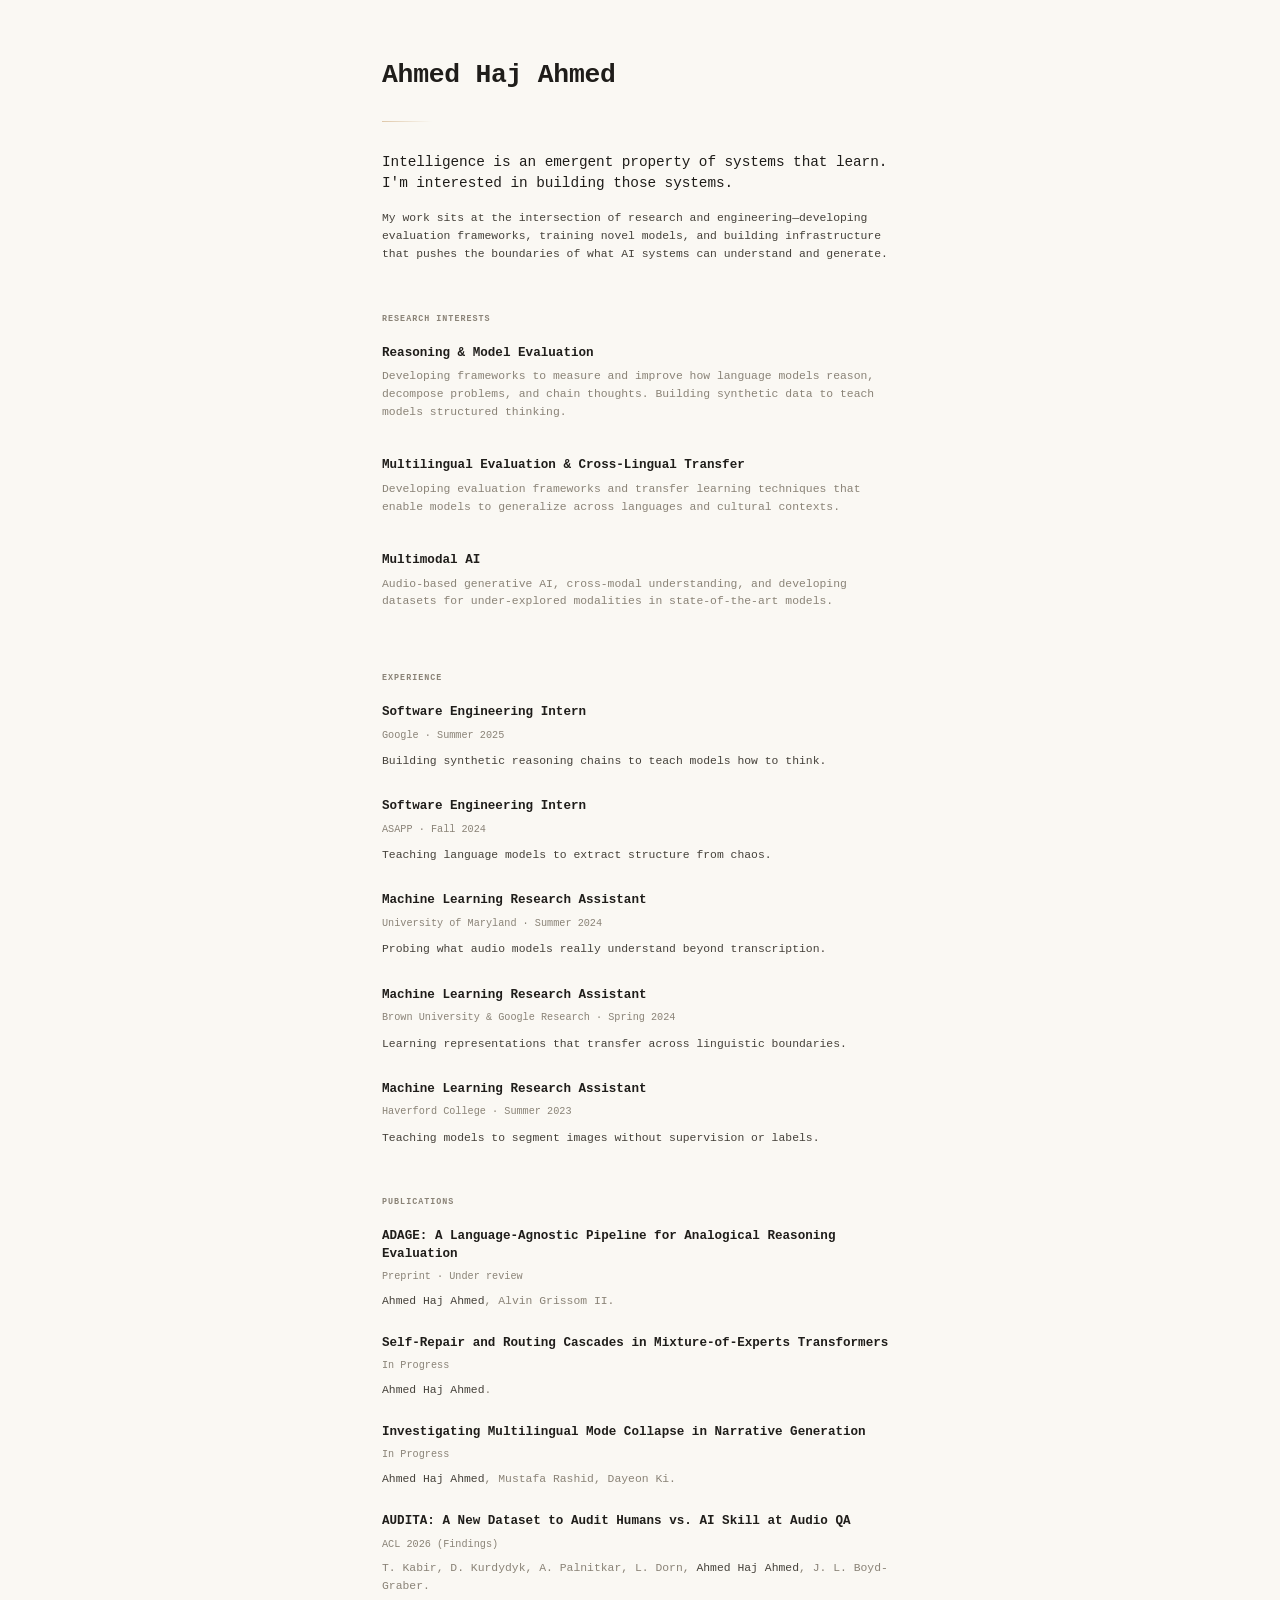
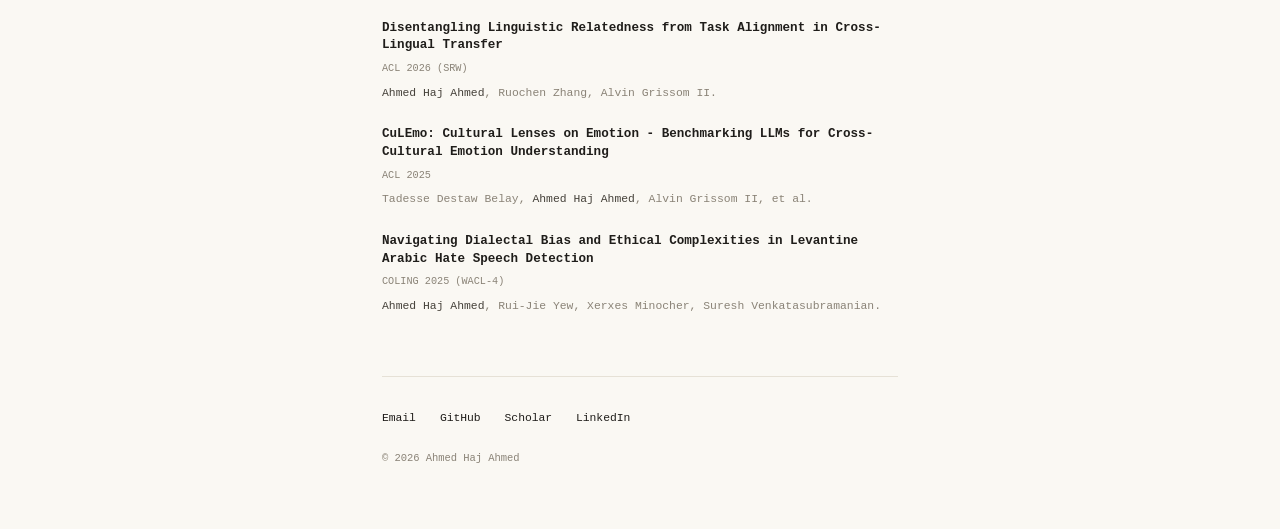
==== commit 29231e16: "Update ADAGE status to preprint/under review and move it to top" ====
--- a/index.html
+++ b/index.html
@@ -1,189 +1,150 @@
-<!DOCTYPE HTML>
-<!--
-	Massively by HTML5 UP
-	html5up.net | @ajlkn
-	Free for personal and commercial use under the CCA 3.0 license (html5up.net/license)
--->
-<html>
-	<head>
-		<title>Ahmed Haj Ahmed Portfolio</title>
-		<meta charset="utf-8" />
-		<meta name="viewport" content="width=device-width, initial-scale=1, user-scalable=no" />
-		<link rel="stylesheet" href="assets/css/main.css" />
-		<noscript><link rel="stylesheet" href="assets/css/noscript.css" /></noscript>
-	</head>
-	<body class="is-preload">
-
-		<!-- Wrapper -->
-			<div id="wrapper" class="fade-in">
-
-				<!-- Intro -->
-					<div id="intro">
-						<h1>Ahmed Haj Ahmed<br />
-						Portfolio</h1>
-						<p>Aspiring Data Scientist skilled in SQL, Tableau, and Python <a href="https://www.linkedin.com/in/ahmedhajahmed">@AhmedHajAhmed</a>.</p>
-						<ul class="actions">
-							<li><a href="#header" class="button icon solid solo fa-arrow-down scrolly">Continue</a></li>
-						</ul>
-					</div>
-
-				<!-- Header -->
-					<header id="header">
-						<a href="index.html" class="logo">Ahmed Haj Ahmed</a>
-					</header>
-
-				<!-- Nav -->
-					<nav id="nav">
-						<ul class="links">
-							<li class="active"><a href="index.html">Projects</a></li>
-						</ul>
-						<ul class="icons">
-							<li><a href="https://www.linkedin.com/in/ahmedhajahmed/" class="icon brands alt fa-linkedin"><span class="label">LinkedIn</span></a></li>
-							<li><a href="https://github.com/AhmedHajAhmed" class="icon brands alt fa-github"><span class="label">GitHub</span></a></li>
-						</ul>
-					</nav>
-
-				<!-- Main -->
-					<div id="main">
-
-						<!-- Featured Post -->
-							<!-- <article class="post featured">
-								<header class="major">
-									<span class="date">April 25, 2017</span>
-									<h2><a href="#">And this is a<br />
-									massive headline</a></h2>
-									<p>Aenean ornare velit lacus varius enim ullamcorper proin aliquam<br />
-									facilisis ante sed etiam magna interdum congue. Lorem ipsum dolor<br />
-									amet nullam sed etiam veroeros.</p>
-								</header>
-								<a href="#" class="image main"><img src="images/pic01.jpg" alt="" /></a>
-								<ul class="actions special">
-									<li><a href="#" class="button large">Full Story</a></li>
-								</ul>
-							</article> -->
-
-						<!-- Posts -->
-							<section class="posts">
-								
-								
-								<article>
-									<header>
-										<h2><a href="https://github.com/AhmedHajAhmed/PortfolioProjects/blob/main/Movie%20Correlation%20Project.ipynb">Movie Correlation<br />
-										With Python</a></h2>
-									</header>
-									<a href="https://github.com/AhmedHajAhmed/PortfolioProjects/blob/main/Movie%20Correlation%20Project.ipynb" class="image fit"><img src="images/movies image.jpg" alt="" /></a>
-									<p>In this project we look at what variables effect the gross revenue from movies.</p>
-									<ul class="actions special">
-										<li><a href="https://github.com/AhmedHajAhmed/PortfolioProjects/blob/main/Movie%20Correlation%20Project.ipynb" class="button">View Project</a></li>
-									</ul>
-								</article>
-
-
-								<article>
-									<header>
-										<h2><a href="https://github.com/AhmedHajAhmed/PortfolioProjects/blob/main/Netflix%20Stock%20Visualizations%20Project.ipynb">Netflix Stock<br />
-										With Python</a></h2>
-									</header>
-									<a href="https://github.com/AhmedHajAhmed/PortfolioProjects/blob/main/Netflix%20Stock%20Visualizations%20Project.ipynb" class="image fit"><img src="images/netflix image.jpg" alt="" /></a>
-									<p>In this project we visualize the distribution of stock prices, earnings and revenue, actual vs estimated earnings, and a comparison Netflix vs Dow Jones Industrial stock price.</p>
-									<ul class="actions special">
-										<li><a href="https://github.com/AhmedHajAhmed/PortfolioProjects/blob/main/Netflix%20Stock%20Visualizations%20Project.ipynb" class="button">View Project</a></li>
-									</ul>
-								</article>
-
-
-								<article>
-									<header>
-										<h2><a href="https://public.tableau.com/views/ProductLinePerformance_16326715855180/ProductLinePerformance?:language=en-US&:retry=yes&:display_count=n&:origin=viz_share_link">Product Line Performance<br />
-										With Tableau</a></h2>
-									</header>
-									<a href="https://public.tableau.com/views/ProductLinePerformance_16326715855180/ProductLinePerformance?:language=en-US&:retry=yes&:display_count=n&:origin=viz_share_link" class="image fit"><img src="images/tableau image.jpg" alt="" /></a>
-									<p>In this project we identify a few areas that we can improve and what out best selling products are using 12 months of data for the 5 product lines in 3 regions.</p>
-									<ul class="actions special">
-										<li><a href="https://public.tableau.com/views/ProductLinePerformance_16326715855180/ProductLinePerformance?:language=en-US&:retry=yes&:display_count=n&:origin=viz_share_link" class="button">View Project</a></li>
-									</ul>
-								</article>
-
-
-								<article>
-									<header>
-										<h2><a href="https://github.com/AhmedHajAhmed/PortfolioProjects/blob/main/Kiva%20Loans%20Project.ipynb">Kiva Loans<br />
-										With Python</a></h2>
-									</header>
-									<a href="https://github.com/AhmedHajAhmed/PortfolioProjects/blob/main/Kiva%20Loans%20Project.ipynb" class="image fit"><img src="images/Kiva.png" alt="" /></a>
-									<p>In this project we explore the average loan amount by country and visualize the distribution of loan amounts by project type and gender.</p>
-									<ul class="actions special">
-										<li><a href="https://github.com/AhmedHajAhmed/PortfolioProjects/blob/main/Kiva%20Loans%20Project.ipynb" class="button">View Project</a></li>
-									</ul>
-								</article>
-
-
-								<article>
-									<header>
-										<h2><a href="https://github.com/AhmedHajAhmed/PortfolioProjects/blob/main/Race%20and%20Gender%20Representation%20In%20American%20Movies.ipynb">Race & Gender representation<br />
-										in US Movies With Python</a></h2>
-									</header>
-									<a href="https://github.com/AhmedHajAhmed/PortfolioProjects/blob/main/Race%20and%20Gender%20Representation%20In%20American%20Movies.ipynb" class="image fit"><img src="images/Gender_race_rep.jpg" alt="" /></a>
-									<p>In this project we use data visualization techniques to analyze how the top 50 movies of 2016 performed according to the Bechdel Test and other representation-based tests.</p>
-									<ul class="actions special">
-										<li><a href="https://github.com/AhmedHajAhmed/PortfolioProjects/blob/main/Race%20and%20Gender%20Representation%20In%20American%20Movies.ipynb" class="button">View Project</a></li>
-									</ul>
-								</article>
-
-
-								<article>
-									<header>
-										<h2><a href="https://github.com/AhmedHajAhmed/PortfolioProjects/blob/main/Life%20Expectancy%20and%20GDP%20Project.ipynb">Life Expectancy & GDP<br />
-										With Python</a></h2>
-									</header>
-									<a href="https://github.com/AhmedHajAhmed/PortfolioProjects/blob/main/Life%20Expectancy%20and%20GDP%20Project.ipynb" class="image fit"><img src="images/life-expectancy-decline.jpg" alt="" /></a>
-									<p>In this project we investigate if there is a strong correlation between the economic output of a country and the life expectancy of its citizens.</p>
-									<ul class="actions special">
-										<li><a href="https://github.com/AhmedHajAhmed/PortfolioProjects/blob/main/Life%20Expectancy%20and%20GDP%20Project.ipynb" class="button">View Project</a></li>
-									</ul>
-								</article>
-
-
-
-						<section class="split contact">
-							<section class="alt">
-								<h3>Location</h3>
-								<p>Istanbul, Turkey<br />
-								</p>
-							</section>
-							<section>
-							<!--	<h3>Phone</h3>
-								<p><a href="#">(000) 000-0000</a></p>
-							</section> -->
-							<section>
-								<h3>Email</h3>
-								<p><a href="#">ahmedhajahmed2001@gmail.com</a></p>
-							</section>
-							<section>
-								<h3>Social</h3>
-								<ul class="icons alt">
-									<li><a href="https://www.linkedin.com/in/ahmedhajahmed/" class="icon brands alt fa-linkedin"><span class="label">LinkedIn</span></a></li>
-									<li><a href="https://github.com/AhmedHajAhmed" class="icon brands alt fa-github"><span class="label">GitHub</span></a></li>
-								</ul>
-							</section>
-						</section>
-					</footer>
-
-				<!-- Copyright -->
-					<div id="copyright">
-						<ul><li>&copy; Untitled</li><li>Design: <a href="https://html5up.net">HTML5 UP</a></li></ul>
-					</div>
-
-			</div>
-
-		<!-- Scripts -->
-			<script src="assets/js/jquery.min.js"></script>
-			<script src="assets/js/jquery.scrollex.min.js"></script>
-			<script src="assets/js/jquery.scrolly.min.js"></script>
-			<script src="assets/js/browser.min.js"></script>
-			<script src="assets/js/breakpoints.min.js"></script>
-			<script src="assets/js/util.js"></script>
-			<script src="assets/js/main.js"></script>
-
-	</body>
-</html>+<!DOCTYPE html>
+<html lang="en">
+<head>
+    <meta charset="UTF-8">
+    <meta name="viewport" content="width=device-width, initial-scale=1.0">
+    <meta name="description" content="Ahmed Haj Ahmed - AI Research & Engineering">
+    <meta name="author" content="Ahmed Haj Ahmed">
+    <title>Ahmed Haj Ahmed</title>
+    <link rel="stylesheet" href="styles.css">
+</head>
+<body>
+    <div class="container">
+        <header>
+            <h1>Ahmed Haj Ahmed</h1>
+        </header>
+
+        <main>
+            <section class="section intro">
+                <p class="large-text">
+                    Intelligence is an emergent property of systems that learn. I'm interested in building those systems.
+                </p>
+                <p>
+                    My work sits at the intersection of research and engineering—developing evaluation frameworks, training novel models, and building infrastructure that pushes the boundaries of what AI systems can understand and generate.
+                </p>
+            </section>
+
+            <section class="section">
+                <h2>Research Interests</h2>
+                <div class="research-areas">
+                    <div class="research-item">
+                        <h3>Reasoning & Model Evaluation</h3>
+                        <p>Developing frameworks to measure and improve how language models reason, decompose problems, and chain thoughts. Building synthetic data to teach models structured thinking.</p>
+                    </div>
+                    
+                    <div class="research-item">
+                        <h3>Multilingual Evaluation & Cross-Lingual Transfer</h3>
+                        <p>Developing evaluation frameworks and transfer learning techniques that enable models to generalize across languages and cultural contexts.</p>
+                    </div>
+                    
+                    <div class="research-item">
+                        <h3>Multimodal AI</h3>
+                        <p>Audio-based generative AI, cross-modal understanding, and developing datasets for under-explored modalities in state-of-the-art models.</p>
+                    </div>
+                </div>
+            </section>
+
+            <section class="section">
+                <h2>Experience</h2>
+                
+                <div class="experience-item">
+                    <h3>Software Engineering Intern</h3>
+                    <p class="meta">Google · Summer 2025</p>
+                    <p>
+                        Building synthetic reasoning chains to teach models how to think.
+                    </p>
+                </div>
+
+                <div class="experience-item">
+                    <h3>Software Engineering Intern</h3>
+                    <p class="meta">ASAPP · Fall 2024</p>
+                    <p>
+                        Teaching language models to extract structure from chaos.
+                    </p>
+                </div>
+
+                <div class="experience-item">
+                    <h3>Machine Learning Research Assistant</h3>
+                    <p class="meta">University of Maryland · Summer 2024</p>
+                    <p>
+                        Probing what audio models really understand beyond transcription.
+                    </p>
+                </div>
+
+                <div class="experience-item">
+                    <h3>Machine Learning Research Assistant</h3>
+                    <p class="meta">Brown University & Google Research · Spring 2024</p>
+                    <p>
+                        Learning representations that transfer across linguistic boundaries.
+                    </p>
+                </div>
+
+                <div class="experience-item">
+                    <h3>Machine Learning Research Assistant</h3>
+                    <p class="meta">Haverford College · Summer 2023</p>
+                    <p>
+                        Teaching models to segment images without supervision or labels.
+                    </p>
+                </div>
+            </section>
+
+            <section class="section">
+                <h2>Publications</h2>
+                
+                <div class="project-item">
+                    <h3>ADAGE: A Language-Agnostic Pipeline for Analogical Reasoning Evaluation</h3>
+                    <p class="meta">Preprint · Under review</p>
+                    <p><strong>Ahmed Haj Ahmed</strong>, Alvin Grissom II.</p>
+                </div>
+
+                <div class="project-item">
+                    <h3>Self-Repair and Routing Cascades in Mixture-of-Experts Transformers</h3>
+                    <p class="meta">In Progress</p>
+                    <p><strong>Ahmed Haj Ahmed</strong>.</p>
+                </div>
+
+                <div class="project-item">
+                    <h3>Investigating Multilingual Mode Collapse in Narrative Generation</h3>
+                    <p class="meta">In Progress</p>
+                    <p><strong>Ahmed Haj Ahmed</strong>, Mustafa Rashid, Dayeon Ki.</p>
+                </div>
+
+                <div class="project-item">
+                    <h3>AUDITA: A New Dataset to Audit Humans vs. AI Skill at Audio QA</h3>
+                    <p class="meta">ACL 2026 (Findings)</p>
+                    <p>T. Kabir, D. Kurdydyk, A. Palnitkar, L. Dorn, <strong>Ahmed Haj Ahmed</strong>, J. L. Boyd-Graber.</p>
+                </div>
+
+                <div class="project-item">
+                    <h3>Disentangling Linguistic Relatedness from Task Alignment in Cross-Lingual Transfer</h3>
+                    <p class="meta">ACL 2026 (SRW)</p>
+                    <p><strong>Ahmed Haj Ahmed</strong>, Ruochen Zhang, Alvin Grissom II.</p>
+                </div>
+
+                <div class="project-item">
+                    <h3>CuLEmo: Cultural Lenses on Emotion - Benchmarking LLMs for Cross-Cultural Emotion Understanding</h3>
+                    <p class="meta">ACL 2025</p>
+                    <p>Tadesse Destaw Belay, <strong>Ahmed Haj Ahmed</strong>, Alvin Grissom II, et al.</p>
+                </div>
+
+                <div class="project-item">
+                    <h3>Navigating Dialectal Bias and Ethical Complexities in Levantine Arabic Hate Speech Detection</h3>
+                    <p class="meta">COLING 2025 (WACL-4)</p>
+                    <p><strong>Ahmed Haj Ahmed</strong>, Rui-Jie Yew, Xerxes Minocher, Suresh Venkatasubramanian.</p>
+                </div>
+            </section>
+        </main>
+
+        <footer>
+            <div class="contact-links">
+                <a href="mailto:ahmedhajahmed2001@gmail.com">Email</a>
+                <a href="https://github.com/AhmedHajAhmed" target="_blank" rel="noopener noreferrer">GitHub</a>
+                <a href="https://scholar.google.com/citations?user=mUwkIrEAAAAJ&hl=en&authuser=1" target="_blank" rel="noopener noreferrer">Scholar</a>
+                <a href="https://www.linkedin.com/in/ahmedhajahmed/" target="_blank" rel="noopener noreferrer">LinkedIn</a>
+            </div>
+            <p class="copyright">&copy; 2026 Ahmed Haj Ahmed</p>
+        </footer>
+    </div>
+</body>
+</html>
+
--- a/styles.css
+++ b/styles.css
@@ -0,0 +1,349 @@
+/* Reset and Base Styles */
+* {
+    margin: 0;
+    padding: 0;
+    box-sizing: border-box;
+}
+
+/* Typography and Colors */
+:root {
+    --color-text: #1f1d1a;
+    --color-text-light: #45413a;
+    --color-bg: #faf8f3;
+    --color-meta: #8a8377;
+    --color-link: #1f1d1a;
+    --color-link-hover: #b6803a;
+    --color-accent: #b6803a;
+    --color-border: #e6e1d6;
+    --max-width: 580px;
+}
+
+html {
+    font-size: 12px;
+    -webkit-font-smoothing: antialiased;
+    -moz-osx-font-smoothing: grayscale;
+}
+
+body {
+    font-family: "SF Mono", "SFMono-Regular", ui-monospace, Menlo, Consolas, "Liberation Mono", monospace;
+    line-height: 1.6;
+    color: var(--color-text);
+    background-color: var(--color-bg);
+    font-weight: 400;
+    letter-spacing: 0;
+}
+
+/* Container */
+.container {
+    max-width: var(--max-width);
+    margin: 0 auto;
+    padding: 60px 32px 50px;
+}
+
+/* Header */
+header {
+    margin-bottom: 60px;
+    position: relative;
+}
+
+header::after {
+    content: '';
+    position: absolute;
+    bottom: -30px;
+    left: 0;
+    width: 50px;
+    height: 1px;
+    background: linear-gradient(to right, var(--color-accent), transparent);
+    opacity: 0.4;
+}
+
+h1 {
+    font-size: 2.2rem;
+    font-weight: 600;
+    line-height: 1.2;
+    margin-bottom: 0;
+    letter-spacing: -0.01em;
+    color: var(--color-text);
+}
+
+/* Typography */
+h2 {
+    font-size: 0.7rem;
+    font-weight: 600;
+    line-height: 1.3;
+    margin-bottom: 20px;
+    letter-spacing: 0.12em;
+    text-transform: uppercase;
+    color: var(--color-meta);
+}
+
+h3 {
+    font-size: 1.05rem;
+    font-weight: 600;
+    line-height: 1.4;
+    margin-bottom: 6px;
+    letter-spacing: 0;
+    color: var(--color-text);
+}
+
+p {
+    font-size: 0.95rem;
+    line-height: 1.6;
+    margin-bottom: 12px;
+    color: var(--color-text-light);
+}
+
+.large-text {
+    font-size: 1.2rem;
+    line-height: 1.5;
+    font-weight: 500;
+    letter-spacing: -0.005em;
+    margin-bottom: 16px;
+    color: var(--color-text);
+}
+
+.meta {
+    font-size: 0.85rem;
+    color: var(--color-meta);
+    margin-bottom: 8px;
+    letter-spacing: 0;
+    font-weight: 400;
+}
+
+/* Sections */
+.section {
+    margin-bottom: 50px;
+}
+
+.section.intro {
+    margin-bottom: 50px;
+}
+
+.section.intro .large-text {
+    margin-bottom: 14px;
+}
+
+/* Research Areas */
+.research-areas {
+    display: grid;
+    gap: 24px;
+}
+
+.research-item {
+    padding: 0;
+}
+
+.research-item h3 {
+    margin-bottom: 6px;
+}
+
+.research-item p {
+    color: var(--color-meta);
+    line-height: 1.55;
+}
+
+/* Experience Items */
+.experience-item {
+    margin-bottom: 28px;
+}
+
+.experience-item:last-child {
+    margin-bottom: 0;
+}
+
+/* Project Items */
+.project-item {
+    margin-bottom: 24px;
+}
+
+.project-item:last-child {
+    margin-bottom: 0;
+}
+
+.project-item h3 {
+    margin-bottom: 6px;
+}
+
+.project-item p {
+    color: var(--color-meta);
+    line-height: 1.55;
+}
+
+.project-item p strong {
+    font-weight: 500;
+    color: var(--color-text-light);
+}
+
+/* Links */
+a {
+    color: var(--color-link);
+    text-decoration: none;
+    transition: all 0.2s ease;
+    position: relative;
+}
+
+a:hover {
+    color: var(--color-link-hover);
+}
+
+/* Main content links */
+.section a:not(.contact-links a) {
+    text-decoration: underline;
+    text-decoration-color: rgba(0, 0, 0, 0.2);
+    text-underline-offset: 3px;
+}
+
+.section a:not(.contact-links a):hover {
+    text-decoration-color: rgba(0, 0, 0, 0.5);
+}
+
+/* Footer */
+footer {
+    margin-top: 60px;
+    padding-top: 32px;
+    border-top: 1px solid var(--color-border);
+}
+
+.contact-links {
+    display: flex;
+    flex-wrap: wrap;
+    gap: 24px;
+    margin-bottom: 20px;
+}
+
+.contact-links a {
+    font-size: 0.95rem;
+    font-weight: 500;
+    letter-spacing: -0.005em;
+    padding-bottom: 2px;
+    border-bottom: 1px solid transparent;
+    transition: border-color 0.2s ease;
+}
+
+.contact-links a:hover {
+    border-bottom-color: var(--color-link-hover);
+}
+
+.copyright {
+    font-size: 0.875rem;
+    color: var(--color-meta);
+    letter-spacing: -0.005em;
+}
+
+/* Responsive Design */
+@media (max-width: 768px) {
+    html {
+        font-size: 13px;
+    }
+
+    .container {
+        padding: 50px 24px 40px;
+    }
+
+    header {
+        margin-bottom: 50px;
+    }
+
+    header::after {
+        bottom: -25px;
+        width: 50px;
+    }
+
+    h1 {
+        font-size: 1.8rem;
+    }
+
+    h2 {
+        font-size: 0.7rem;
+        margin-bottom: 20px;
+    }
+
+    .large-text {
+        font-size: 1.1rem;
+    }
+
+    .section {
+        margin-bottom: 50px;
+    }
+
+    .research-areas {
+        gap: 20px;
+    }
+
+    .experience-item {
+        margin-bottom: 24px;
+    }
+
+    .project-item {
+        margin-bottom: 20px;
+    }
+
+    footer {
+        margin-top: 50px;
+        padding-top: 28px;
+    }
+
+    .contact-links {
+        gap: 20px;
+    }
+}
+
+@media (max-width: 480px) {
+    .container {
+        padding: 40px 20px 32px;
+    }
+
+    header {
+        margin-bottom: 40px;
+    }
+
+    h1 {
+        font-size: 1.6rem;
+    }
+
+    .large-text {
+        font-size: 1rem;
+    }
+
+    .section {
+        margin-bottom: 40px;
+    }
+
+    .contact-links {
+        flex-direction: column;
+        gap: 16px;
+    }
+}
+
+/* Selection */
+::selection {
+    background-color: rgba(182, 128, 58, 0.18);
+    color: var(--color-text);
+}
+
+/* Print Styles */
+@media print {
+    .container {
+        max-width: 100%;
+        padding: 0;
+    }
+
+    header::after {
+        display: none;
+    }
+
+    a {
+        text-decoration: underline;
+        color: var(--color-text);
+    }
+
+    .contact-links a::after {
+        content: " (" attr(href) ")";
+        font-size: 0.75rem;
+    }
+
+    .section {
+        page-break-inside: avoid;
+    }
+}
+
